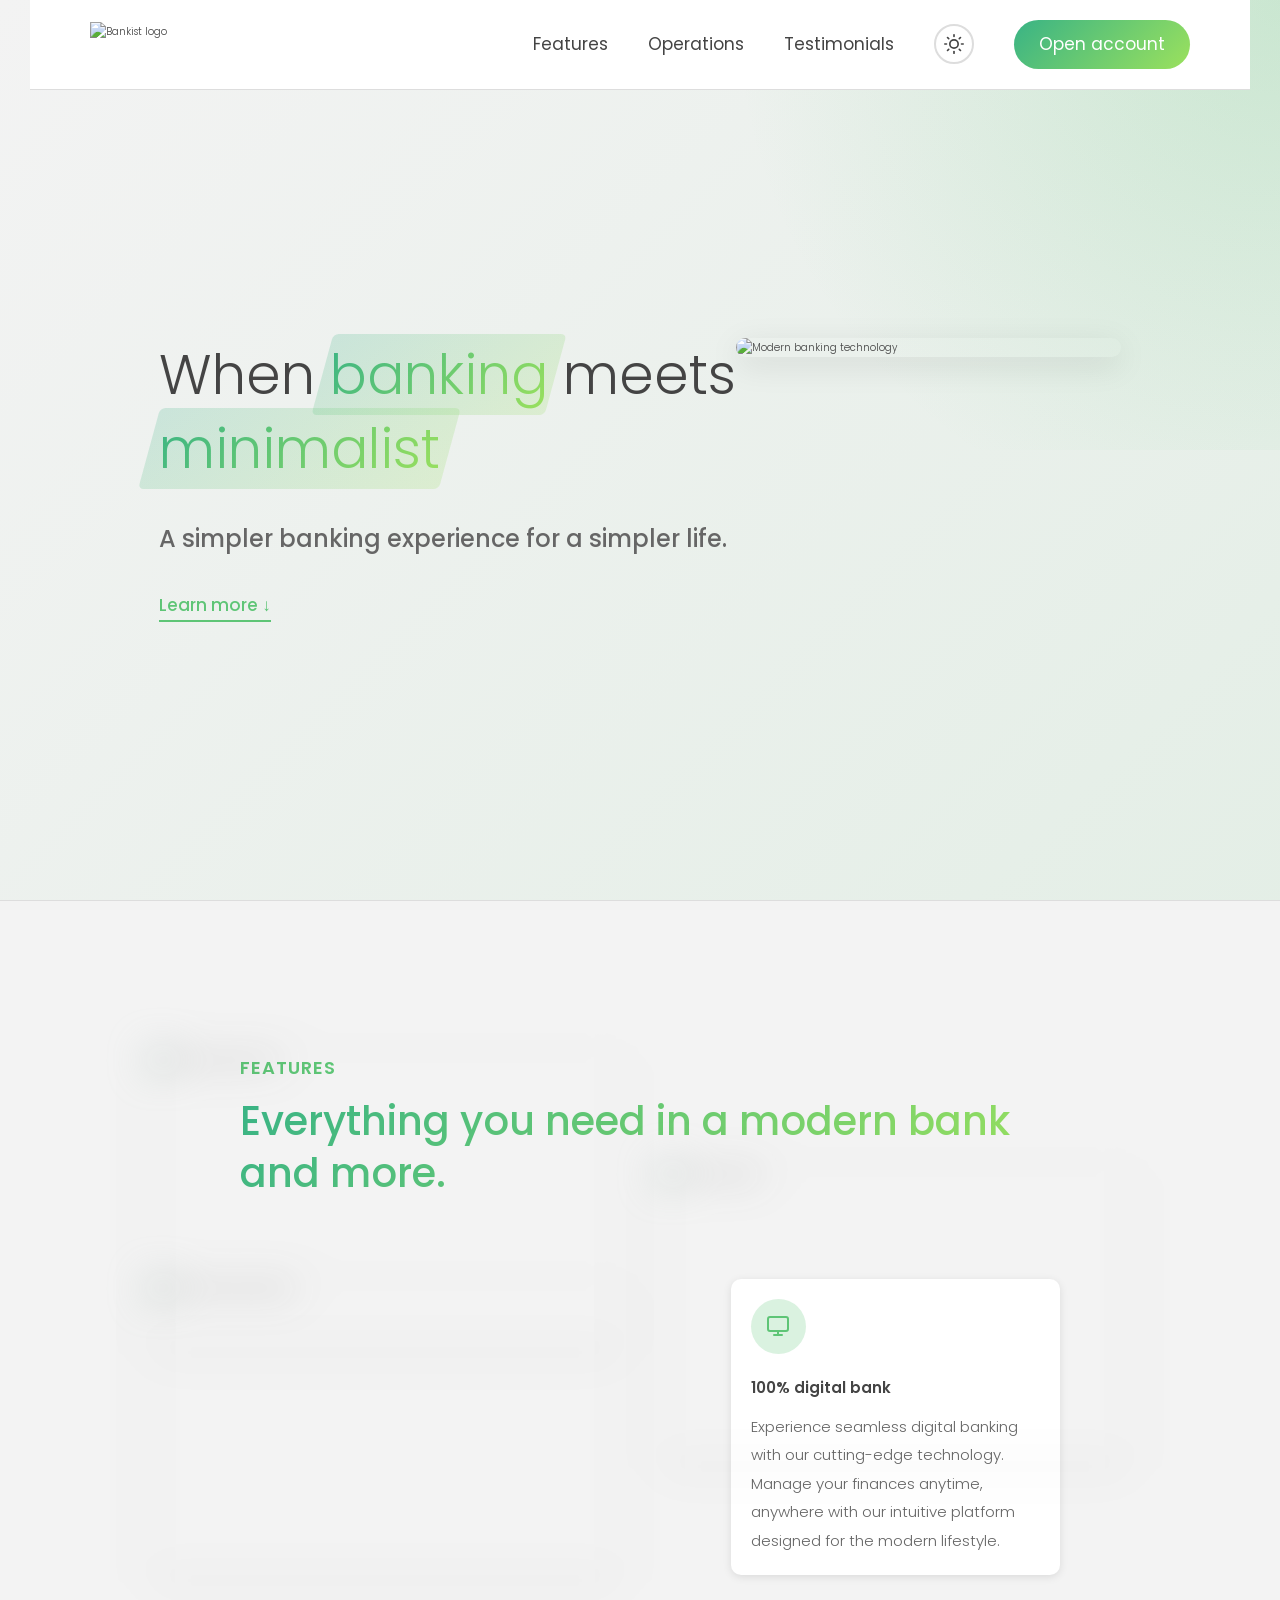
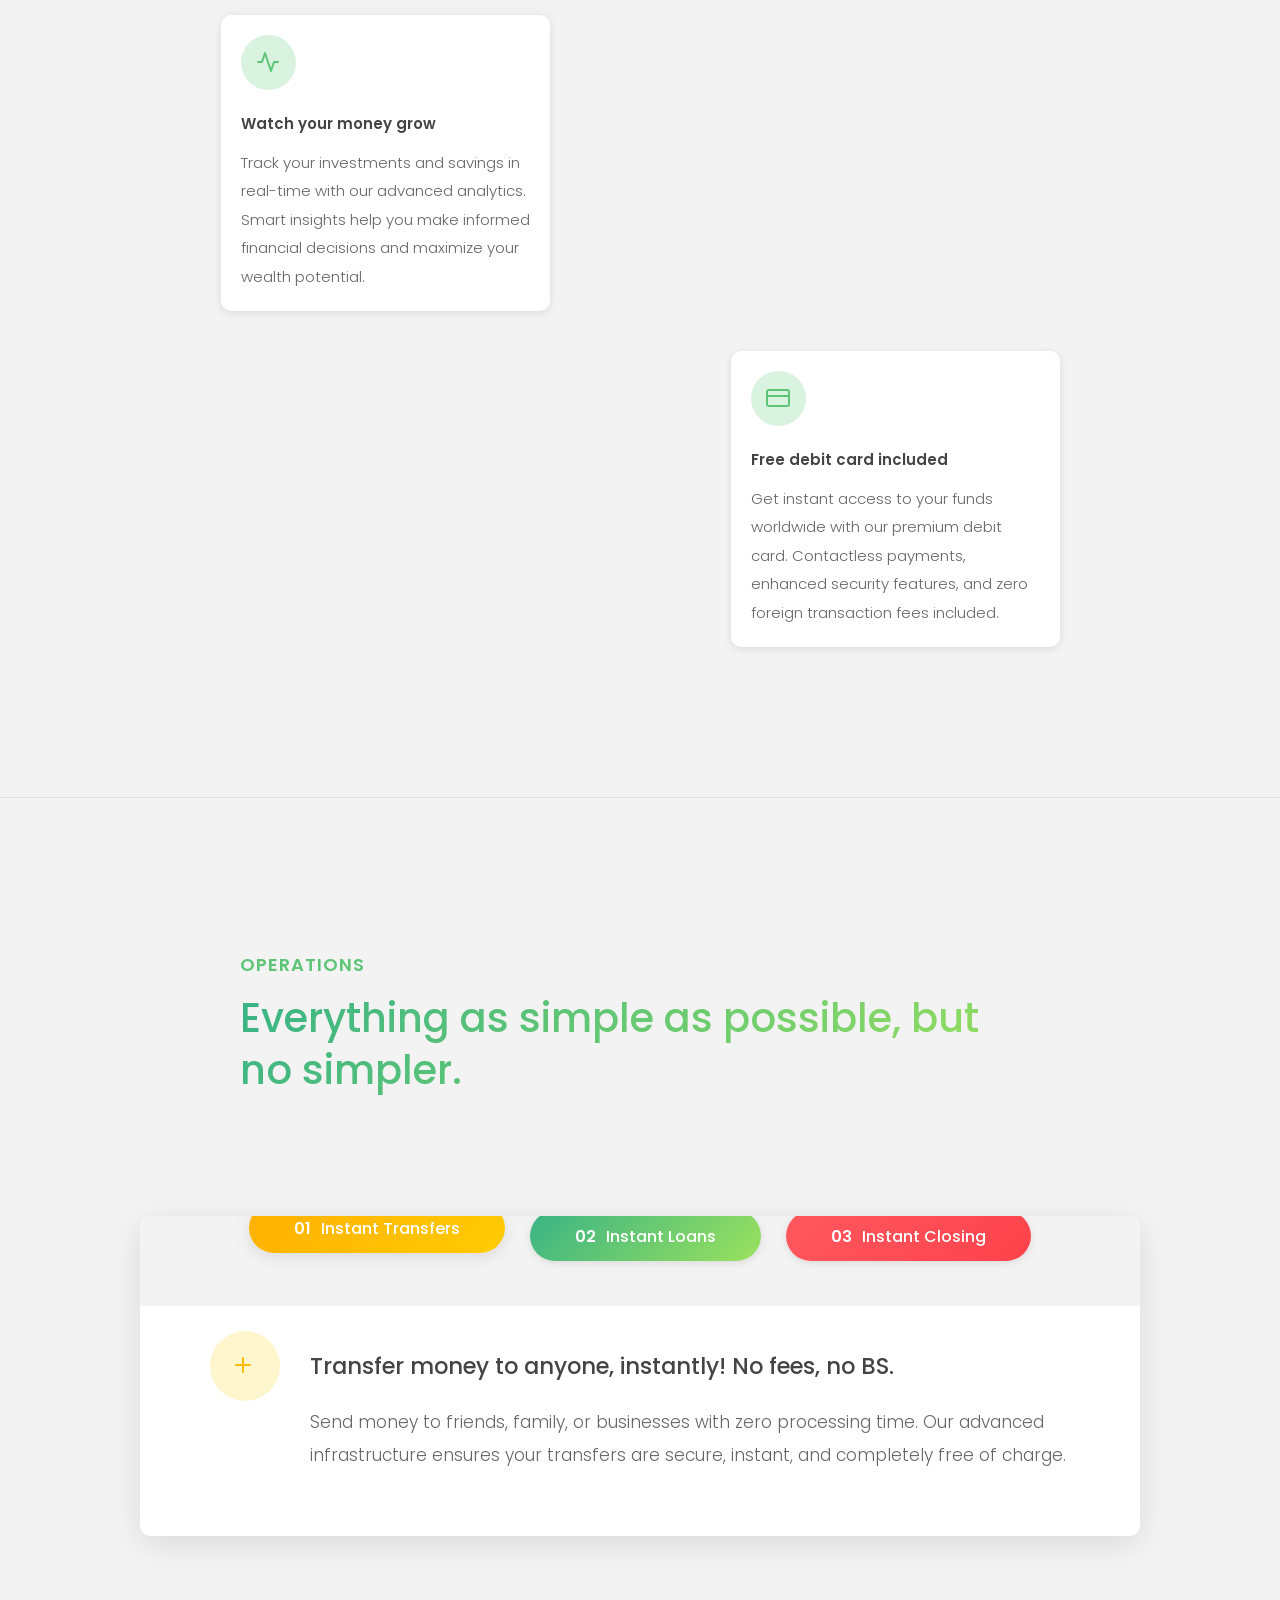
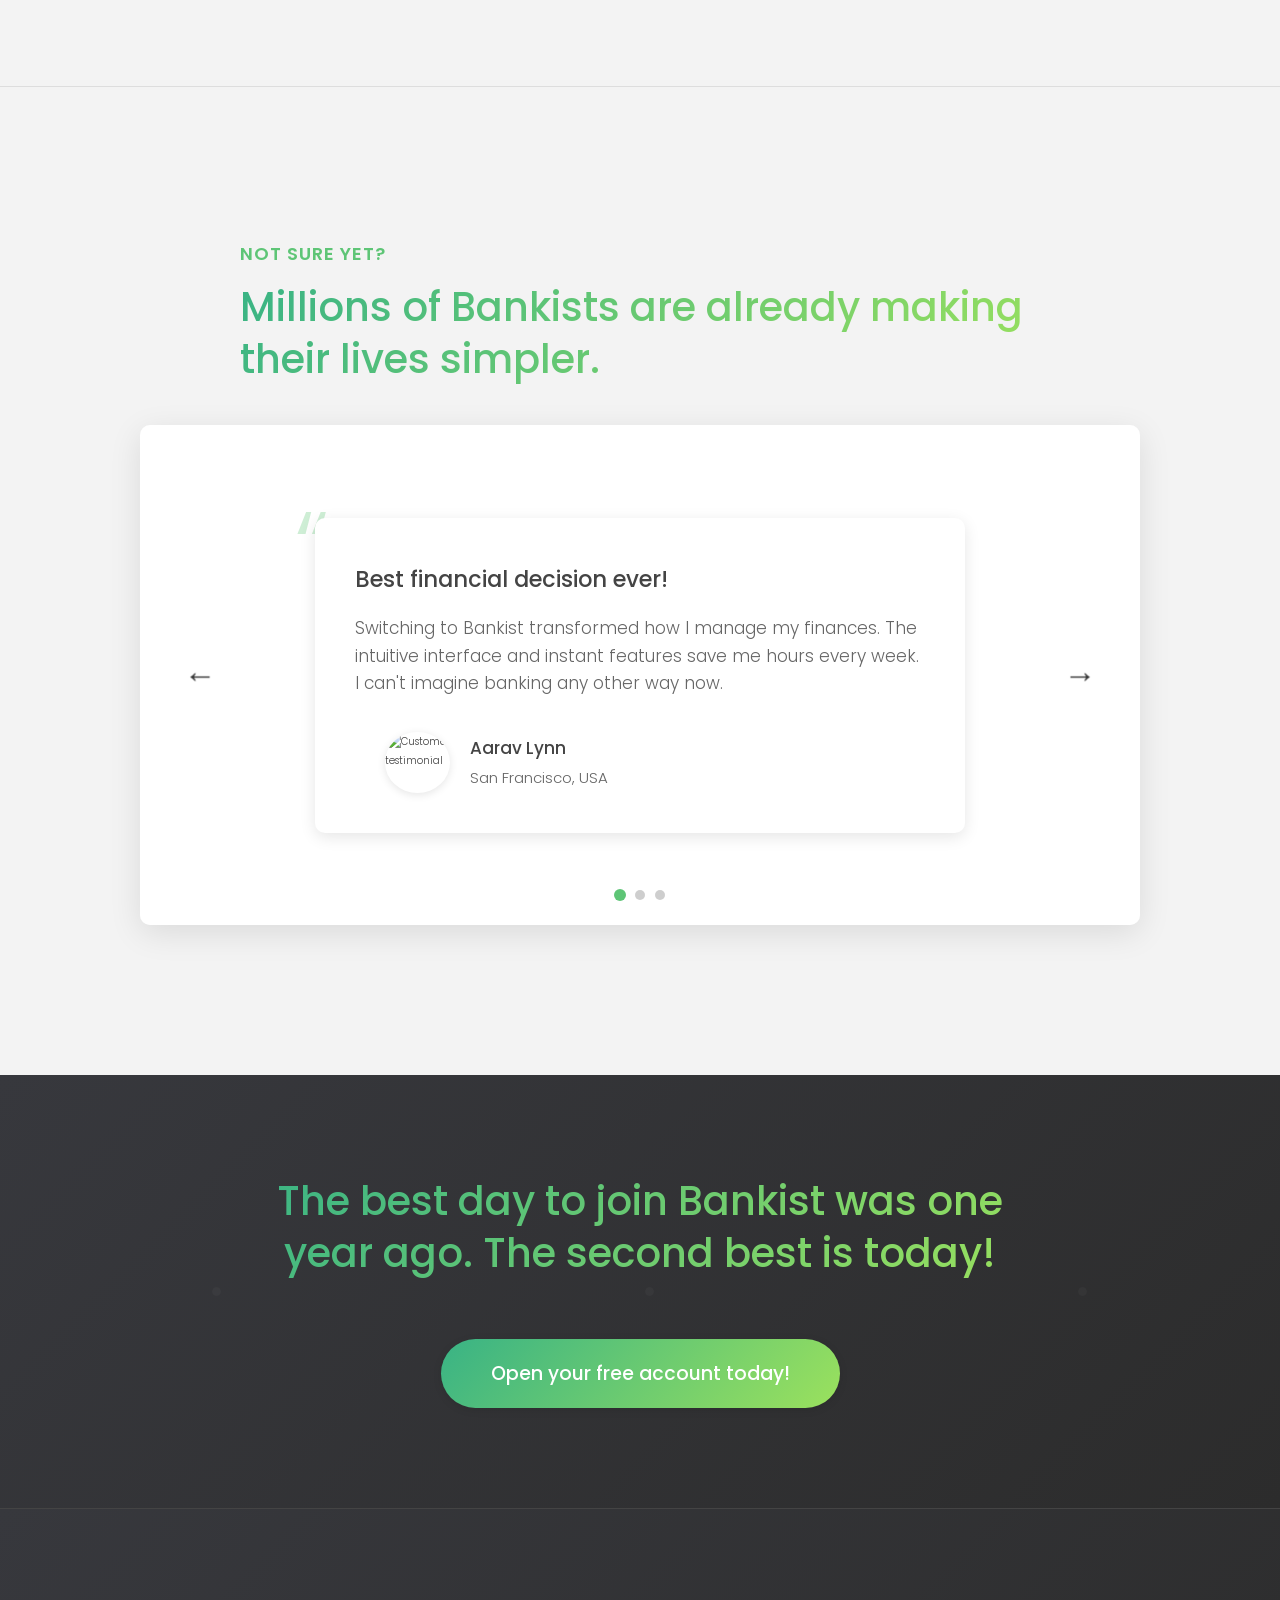
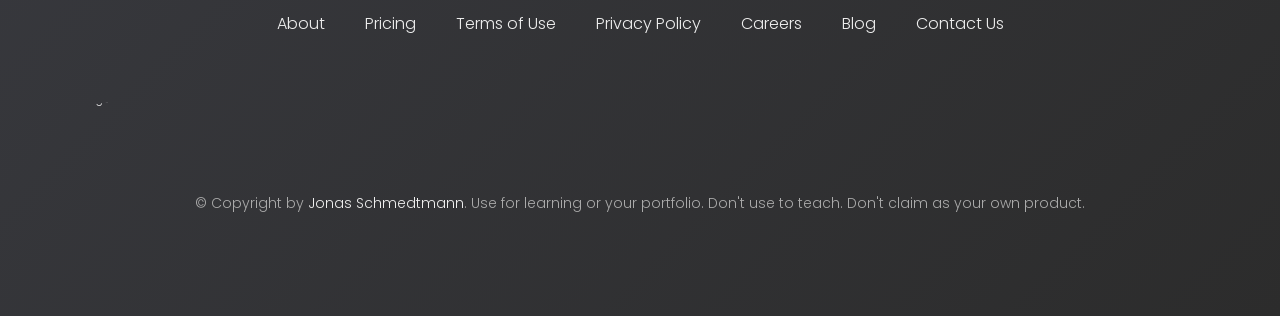
==== index.html @ ee71693d "Add complete Bankist website modernization with theme, animations, and performance Co-authored-by: d" ====
<!DOCTYPE html>
<html lang="en">
  <head>
    <meta charset="UTF-8" />
    <meta name="viewport" content="width=device-width, initial-scale=1.0" />
    <meta http-equiv="X-UA-Compatible" content="ie=edge" />
    <link rel="shortcut icon" type="image/png" href="img/icon.png" />

    <link
      href="https://fonts.googleapis.com/css?family=Poppins:300,400,500,600&display=swap"
      rel="stylesheet"
    />
    <link rel="stylesheet" href="style.css" />
    <title>Bankist | When Banking meets Minimalist</title>
  </head>
  <body>
    <header class="header">
      <nav class="nav nav--modern">
        <img
          src="img/logo.png"
          alt="Bankist logo"
          class="nav__logo"
          id="logo"
        />
        <ul class="nav__links">
          <li class="nav__item">
            <a class="nav__link" href="#section--1">Features</a>
          </li>
          <li class="nav__item">
            <a class="nav__link" href="#section--2">Operations</a>
          </li>
          <li class="nav__item">
            <a class="nav__link" href="#section--3">Testimonials</a>
          </li>
          <li class="nav__item">
            <button class="theme-switcher" id="theme-switcher" aria-label="Toggle theme">
              <svg class="theme-icon theme-icon--sun" width="20" height="20" viewBox="0 0 24 24">
                <circle cx="12" cy="12" r="5"/>
                <line x1="12" y1="1" x2="12" y2="3"/>
                <line x1="12" y1="21" x2="12" y2="23"/>
                <line x1="4.22" y1="4.22" x2="5.64" y2="5.64"/>
                <line x1="18.36" y1="18.36" x2="19.78" y2="19.78"/>
                <line x1="1" y1="12" x2="3" y2="12"/>
                <line x1="21" y1="12" x2="23" y2="12"/>
                <line x1="4.22" y1="19.78" x2="5.64" y2="18.36"/>
                <line x1="18.36" y1="5.64" x2="19.78" y2="4.22"/>
              </svg>
              <svg class="theme-icon theme-icon--moon" width="20" height="20" viewBox="0 0 24 24">
                <path d="M21 12.79A9 9 0 1 1 11.21 3 7 7 0 0 0 21 12.79z"/>
              </svg>
            </button>
          </li>
          <li class="nav__item">
            <a class="nav__link nav__link--btn btn--show-modal" href="#"
              >Open account</a
            >
          </li>
        </ul>
      </nav>

      <div class="header__title">
        <h1 class="animate-in">
          When
          <!-- Green highlight effect -->
          <span class="highlight">banking</span>
          meets<br />
          <span class="highlight">minimalist</span>
        </h1>
        <h4 class="animate-in animate-delay-1">A simpler banking experience for a simpler life.</h4>
        <button class="btn--text btn--scroll-to animate-in animate-delay-2">Learn more &DownArrow;</button>
        <img
          src="https://images.unsplash.com/photo-1556742049-0cfed4f6a45d?w=600&h=400&fit=crop&crop=center"
          class="header__img animate-in animate-delay-3"
          alt="Modern banking technology"
        />
      </div>
    </header>

    <section class="section section--observe" id="section--1">
      <div class="section__title">
        <h2 class="section__description">Features</h2>
        <h3 class="section__header">
          Everything you need in a modern bank and more.
        </h3>
      </div>

      <div class="features">
        <img
          src="https://images.unsplash.com/photo-1551288049-bebda4e38f71?w=500&h=400&fit=crop&crop=center"
          alt="Digital banking interface"
          class="features__img lazy-img"
        />
        <div class="features__feature">
          <div class="features__icon">
            <svg>
              <rect x="2" y="3" width="20" height="14" rx="2" ry="2"/>
              <line x1="8" y1="21" x2="16" y2="21"/>
              <line x1="12" y1="17" x2="12" y2="21"/>
            </svg>
          </div>
          <h5 class="features__header">100% digital bank</h5>
          <p>
            Experience seamless digital banking with our cutting-edge technology. 
            Manage your finances anytime, anywhere with our intuitive platform 
            designed for the modern lifestyle.
          </p>
        </div>

        <div class="features__feature">
          <div class="features__icon">
            <svg>
              <polyline points="22,12 18,12 15,21 9,3 6,12 2,12"/>
            </svg>
          </div>
          <h5 class="features__header">Watch your money grow</h5>
          <p>
            Track your investments and savings in real-time with our advanced 
            analytics. Smart insights help you make informed financial decisions 
            and maximize your wealth potential.
          </p>
        </div>
        <img
          src="https://images.unsplash.com/photo-1579621970563-ebec7560ff3e?w=500&h=400&fit=crop&crop=center"
          alt="Financial growth"
          class="features__img lazy-img"
        />

        <img
          src="https://images.unsplash.com/photo-1556742502-ec7c0e9f34b1?w=500&h=400&fit=crop&crop=center"
          alt="Modern payment card"
          class="features__img lazy-img"
        />
        <div class="features__feature">
          <div class="features__icon">
            <svg>
              <rect x="1" y="4" width="22" height="16" rx="2" ry="2"/>
              <line x1="1" y1="10" x2="23" y2="10"/>
            </svg>
          </div>
          <h5 class="features__header">Free debit card included</h5>
          <p>
            Get instant access to your funds worldwide with our premium debit card. 
            Contactless payments, enhanced security features, and zero foreign 
            transaction fees included.
          </p>
        </div>
      </div>
    </section>

    <section class="section section--observe" id="section--2">
      <div class="section__title">
        <h2 class="section__description">Operations</h2>
        <h3 class="section__header">
          Everything as simple as possible, but no simpler.
        </h3>
      </div>

      <div class="operations">
        <div class="operations__tab-container">
          <button
            class="btn operations__tab operations__tab--1 operations__tab--active"
            data-tab="1"
          >
            <span>01</span>Instant Transfers
          </button>
          <button class="btn operations__tab operations__tab--2" data-tab="2">
            <span>02</span>Instant Loans
          </button>
          <button class="btn operations__tab operations__tab--3" data-tab="3">
            <span>03</span>Instant Closing
          </button>
        </div>
        <div
          class="operations__content operations__content--1 operations__content--active"
        >
          <div class="operations__icon operations__icon--1">
            <svg>
              <line x1="12" y1="5" x2="12" y2="19"/>
              <line x1="5" y1="12" x2="19" y2="12"/>
            </svg>
          </div>
          <h5 class="operations__header">
            Transfer money to anyone, instantly! No fees, no BS.
          </h5>
          <p>
            Send money to friends, family, or businesses with zero processing time. 
            Our advanced infrastructure ensures your transfers are secure, instant, 
            and completely free of charge.
          </p>
        </div>

        <div class="operations__content operations__content--2">
          <div class="operations__icon operations__icon--2">
            <svg>
              <path d="M3 9l9-7 9 7v11a2 2 0 0 1-2 2H5a2 2 0 0 1-2-2z"/>
              <polyline points="9,22 9,12 15,12 15,22"/>
            </svg>
          </div>
          <h5 class="operations__header">
            Buy a home or make your dreams come true, with instant loans.
          </h5>
          <p>
            Get pre-approved for loans in minutes with our AI-powered assessment system. 
            Competitive rates, flexible terms, and transparent processes make achieving 
            your dreams easier than ever.
          </p>
        </div>
        <div class="operations__content operations__content--3">
          <div class="operations__icon operations__icon--3">
            <svg>
              <path d="M18 6L6 18"/>
              <path d="M6 6l12 12"/>
            </svg>
          </div>
          <h5 class="operations__header">
            No longer need your account? No problem! Close it instantly.
          </h5>
          <p>
            Close your account with complete peace of mind. Our streamlined process 
            ensures all your data is securely handled and you receive any remaining 
            funds immediately.
          </p>
        </div>
      </div>
    </section>

    <section class="section section--observe" id="section--3">
      <div class="section__title section__title--testimonials">
        <h2 class="section__description">Not sure yet?</h2>
        <h3 class="section__header">
          Millions of Bankists are already making their lives simpler.
        </h3>
      </div>

      <div class="slider">
        <div class="slide slide--1">
          <div class="testimonial">
            <h5 class="testimonial__header">Best financial decision ever!</h5>
            <blockquote class="testimonial__text">
              Switching to Bankist transformed how I manage my finances. The intuitive 
              interface and instant features save me hours every week. I can't imagine 
              banking any other way now.
            </blockquote>
            <address class="testimonial__author">
              <img src="https://images.unsplash.com/photo-1507003211169-0a1dd7228f2d?w=100&h=100&fit=crop&crop=face" alt="Customer testimonial" class="testimonial__photo" />
              <h6 class="testimonial__name">Aarav Lynn</h6>
              <p class="testimonial__location">San Francisco, USA</p>
            </address>
          </div>
        </div>

        <div class="slide slide--2">
          <div class="testimonial">
            <h5 class="testimonial__header">
              The last step to becoming a complete minimalist
            </h5>
            <blockquote class="testimonial__text">
              Bankist's clean design and powerful features align perfectly with my 
              minimalist lifestyle. Everything I need, nothing I don't. Simple, 
              elegant, and incredibly effective.
            </blockquote>
            <address class="testimonial__author">
              <img src="https://images.unsplash.com/photo-1494790108755-2616b612b830?w=100&h=100&fit=crop&crop=face" alt="Customer testimonial" class="testimonial__photo" />
              <h6 class="testimonial__name">Miyah Miles</h6>
              <p class="testimonial__location">London, UK</p>
            </address>
          </div>
        </div>

        <div class="slide slide--3">
          <div class="testimonial">
            <h5 class="testimonial__header">
              Finally free from old-school banks
            </h5>
            <blockquote class="testimonial__text">
              After years of frustration with traditional banking, Bankist feels 
              like stepping into the future. Fast, reliable, and genuinely customer-focused. 
              This is how banking should be.
            </blockquote>
            <address class="testimonial__author">
              <img src="https://images.unsplash.com/photo-1472099645785-5658abf4ff4e?w=100&h=100&fit=crop&crop=face" alt="Customer testimonial" class="testimonial__photo" />
              <h6 class="testimonial__name">Francisco Gomes</h6>
              <p class="testimonial__location">Lisbon, Portugal</p>
            </address>
          </div>
        </div>

        <button class="slider__btn slider__btn--left">&larr;</button>
        <button class="slider__btn slider__btn--right">&rarr;</button>
        <div class="dots"></div>
      </div>
    </section>

    <section class="section section--sign-up">
      <div class="section__title">
        <h3 class="section__header">
          The best day to join Bankist was one year ago. The second best is
          today!
        </h3>
      </div>
      <button class="btn btn--show-modal pulse-animation">Open your free account today!</button>
    </section>

    <footer class="footer">
      <ul class="footer__nav">
        <li class="footer__item">
          <a class="footer__link" href="#">About</a>
        </li>
        <li class="footer__item">
          <a class="footer__link" href="#">Pricing</a>
        </li>
        <li class="footer__item">
          <a class="footer__link" href="#">Terms of Use</a>
        </li>
        <li class="footer__item">
          <a class="footer__link" href="#">Privacy Policy</a>
        </li>
        <li class="footer__item">
          <a class="footer__link" href="#">Careers</a>
        </li>
        <li class="footer__item">
          <a class="footer__link" href="#">Blog</a>
        </li>
        <li class="footer__item">
          <a class="footer__link" href="#">Contact Us</a>
        </li>
      </ul>
      <img src="https://images.unsplash.com/photo-1633158829585-23ba8f7c8caf?w=100&h=100&fit=crop&crop=center" alt="Bankist Logo" class="footer__logo" />
      <p class="footer__copyright">
        &copy; Copyright by
        <a
          class="footer__link twitter-link"
          target="_blank"
          href="https://twitter.com/jonasschmedtman"
          >Jonas Schmedtmann</a
        >. Use for learning or your portfolio. Don't use to teach. Don't claim
        as your own product.
      </p>
    </footer>

    <div class="modal hidden">
      <button class="btn--close-modal">&times;</button>
      <h2 class="modal__header">
        Open your bank account <br />
        in just <span class="highlight">5 minutes</span>
      </h2>
      <form class="modal__form">
        <label>First Name</label>
        <input type="text" />
        <label>Last Name</label>
        <input type="text" />
        <label>Email Address</label>
        <input type="email" />
        <button class="btn">Next step &rarr;</button>
      </form>
    </div>
    <div class="overlay hidden"></div>

    <script src="script.js"></script>
  </body>
</html>
---- style.css ----
/* ============================================= */
/* CSS CUSTOM PROPERTIES (VARIABLES) */
/* ============================================= */

:root {
  /* == COLORS == */
  --primary-color: #5ec576;
  --secondary-color: #ffcb03;
  --tertiary-color: #ff585f;
  --primary-darker: #4bbb7d;
  --secondary-darker: #ffbb00;
  --tertiary-darker: #fd424b;
  --primary-opacity: #5ec5763a;
  --secondary-opacity: #ffcd0331;
  --tertiary-opacity: #ff58602d;

  /* == THEME COLORS == */
  --bg-color: #f3f3f3;
  --surface-color: #ffffff;
  --text-primary: #444444;
  --text-secondary: #666666;
  --text-light: #aaaaaa;
  --border-color: #dddddd;
  --shadow-color: rgba(0, 0, 0, 0.1);
  --overlay-color: rgba(255, 255, 255, 0.95);

  /* == GRADIENTS == */
  --gradient-primary: linear-gradient(135deg, #39b385, #9be15d);
  --gradient-secondary: linear-gradient(135deg, #ffb003, #ffcb03);
  --gradient-hero: linear-gradient(135deg, var(--primary-color), var(--secondary-color));

  /* == TYPOGRAPHY == */
  --font-family: 'Poppins', sans-serif;
  --font-size-xs: 1.2rem;
  --font-size-sm: 1.4rem;
  --font-size-base: 1.6rem;
  --font-size-lg: 1.8rem;
  --font-size-xl: 2.4rem;
  --font-size-2xl: 3.2rem;
  --font-size-3xl: 4rem;
  --font-size-4xl: 5.5rem;

  /* == SPACING == */
  --spacing-xs: 0.5rem;
  --spacing-sm: 1rem;
  --spacing-md: 2rem;
  --spacing-lg: 3rem;
  --spacing-xl: 4rem;
  --spacing-2xl: 6rem;
  --spacing-3xl: 8rem;
  --spacing-4xl: 12rem;
  --spacing-5xl: 15rem;

  /* == LAYOUT == */
  --border-radius-sm: 0.5rem;
  --border-radius-md: 1rem;
  --border-radius-lg: 10rem;
  --container-width: 115rem;
  --transition-fast: 0.2s ease;
  --transition-normal: 0.3s ease;
  --transition-slow: 0.5s ease;
  --shadow-sm: 0 2px 8px var(--shadow-color);
  --shadow-md: 0 4px 16px var(--shadow-color);
  --shadow-lg: 0 8px 32px var(--shadow-color);
}

/* == DARK THEME VARIABLES == */
[data-theme="dark"] {
  --bg-color: #1a1a1a;
  --surface-color: #2d2d2d;
  --text-primary: #ffffff;
  --text-secondary: #cccccc;
  --text-light: #888888;
  --border-color: #404040;
  --shadow-color: rgba(0, 0, 0, 0.3);
  --overlay-color: rgba(45, 45, 45, 0.95);
  --primary-opacity: #5ec57650;
  --secondary-opacity: #ffcd0350;
  --tertiary-opacity: #ff586050;
}

/* ============================================= */
/* RESET & BASE STYLES */
/* ============================================= */

* {
  margin: 0;
  padding: 0;
  box-sizing: inherit;
}

html {
  font-size: 62.5%;
  box-sizing: border-box;
  scroll-behavior: smooth;
}

body {
  font-family: var(--font-family);
  font-weight: 300;
  color: var(--text-primary);
  line-height: 1.9;
  background-color: var(--bg-color);
  transition: background-color var(--transition-normal), color var(--transition-normal);
}

/* ============================================= */
/* ANIMATIONS & KEYFRAMES */
/* ============================================= */

@keyframes fadeInUp {
  from {
    opacity: 0;
    transform: translateY(30px);
  }
  to {
    opacity: 1;
    transform: translateY(0);
  }
}

@keyframes fadeInLeft {
  from {
    opacity: 0;
    transform: translateX(-30px);
  }
  to {
    opacity: 1;
    transform: translateX(0);
  }
}

@keyframes fadeInRight {
  from {
    opacity: 0;
    transform: translateX(30px);
  }
  to {
    opacity: 1;
    transform: translateX(0);
  }
}

@keyframes pulse {
  0%, 100% {
    transform: scale(1);
  }
  50% {
    transform: scale(1.05);
  }
}

@keyframes float {
  0%, 100% {
    transform: translateY(0px);
  }
  50% {
    transform: translateY(-10px);
  }
}

@keyframes glow {
  0%, 100% {
    box-shadow: 0 0 5px var(--primary-color);
  }
  50% {
    box-shadow: 0 0 20px var(--primary-color), 0 0 30px var(--primary-color);
  }
}

/* == ANIMATION CLASSES == */
.animate-in {
  opacity: 0;
  animation: fadeInUp 0.8s ease forwards;
}

.animate-delay-1 {
  animation-delay: 0.2s;
}

.animate-delay-2 {
  animation-delay: 0.4s;
}

.animate-delay-3 {
  animation-delay: 0.6s;
}

.pulse-animation {
  animation: pulse 2s infinite;
}

.float-animation {
  animation: float 3s ease-in-out infinite;
}

/* ============================================= */
/* THEME SWITCHER */
/* ============================================= */

.theme-switcher {
  background: var(--surface-color);
  border: 2px solid var(--border-color);
  border-radius: 50%;
  width: 40px;
  height: 40px;
  display: flex;
  align-items: center;
  justify-content: center;
  cursor: pointer;
  transition: all var(--transition-normal);
  position: relative;
  overflow: hidden;
}

.theme-switcher:hover {
  background: var(--primary-color);
  border-color: var(--primary-color);
  transform: scale(1.1);
}

.theme-icon {
  stroke: var(--text-primary);
  fill: none;
  stroke-width: 2;
  stroke-linecap: round;
  stroke-linejoin: round;
  transition: all var(--transition-normal);
  position: absolute;
}

.theme-switcher:hover .theme-icon {
  stroke: white;
}

.theme-icon--moon {
  opacity: 0;
  transform: rotate(180deg);
}

[data-theme="dark"] .theme-icon--sun {
  opacity: 0;
  transform: rotate(180deg);
}

[data-theme="dark"] .theme-icon--moon {
  opacity: 1;
  transform: rotate(0deg);
}

/* ============================================= */
/* GENERAL ELEMENTS */
/* ============================================= */

.section {
  padding: var(--spacing-5xl) var(--spacing-lg);
  border-top: 1px solid var(--border-color);
  transition: transform 1s ease, opacity 1s ease;
}

.section--hidden {
  opacity: 0;
  transform: translateY(8rem);
}

.section--observe {
  opacity: 0;
  transform: translateY(50px);
  transition: all 0.8s ease;
}

.section--observe.section--visible {
  opacity: 1;
  transform: translateY(0);
}

.section__title {
  max-width: 80rem;
  margin: 0 auto var(--spacing-3xl) auto;
}

.section__description {
  font-size: var(--font-size-lg);
  font-weight: 600;
  text-transform: uppercase;
  color: var(--primary-color);
  margin-bottom: var(--spacing-sm);
  letter-spacing: 1px;
}

.section__header {
  font-size: var(--font-size-3xl);
  line-height: 1.3;
  font-weight: 500;
  background: var(--gradient-primary);
  -webkit-background-clip: text;
  -webkit-text-fill-color: transparent;
  background-clip: text;
}

.btn {
  display: inline-block;
  background: var(--gradient-primary);
  font-size: var(--font-size-base);
  font-family: inherit;
  font-weight: 500;
  border: none;
  padding: 1.25rem 4.5rem;
  border-radius: var(--border-radius-lg);
  cursor: pointer;
  transition: all var(--transition-normal);
  color: white;
  box-shadow: var(--shadow-sm);
  position: relative;
  overflow: hidden;
}

.btn::before {
  content: '';
  position: absolute;
  top: 0;
  left: -100%;
  width: 100%;
  height: 100%;
  background: linear-gradient(90deg, transparent, rgba(255,255,255,0.3), transparent);
  transition: left 0.5s ease;
}

.btn:hover::before {
  left: 100%;
}

.btn:hover {
  transform: translateY(-2px);
  box-shadow: var(--shadow-md);
}

.btn--text {
  display: inline-block;
  background: none;
  font-size: 1.7rem;
  font-family: inherit;
  font-weight: 500;
  color: var(--primary-color);
  border: none;
  border-bottom: 2px solid currentColor;
  padding-bottom: 2px;
  cursor: pointer;
  transition: all var(--transition-normal);
  position: relative;
}

.btn--text:hover {
  transform: translateY(-2px);
  color: var(--primary-darker);
}

p {
  color: var(--text-secondary);
}

button:focus {
  outline: 2px solid var(--primary-color);
  outline-offset: 2px;
}

img {
  transition: filter var(--transition-slow), transform var(--transition-normal);
}

.lazy-img {
  filter: blur(20px);
}

/* ============================================= */
/* NAVIGATION */
/* ============================================= */

.nav {
  display: flex;
  justify-content: space-between;
  align-items: center;
  height: 9rem;
  width: 100%;
  padding: 0 var(--spacing-2xl);
  z-index: 100;
  background: var(--surface-color);
  transition: all var(--transition-normal);
}

.nav--modern {
  backdrop-filter: blur(10px);
  border-bottom: 1px solid var(--border-color);
}

.nav.sticky {
  position: fixed;
  background-color: var(--overlay-color);
  backdrop-filter: blur(10px);
  box-shadow: var(--shadow-sm);
}

.nav__logo {
  height: 4.5rem;
  transition: all var(--transition-normal);
}

.nav__logo:hover {
  transform: scale(1.05);
}

.nav__links {
  display: flex;
  align-items: center;
  list-style: none;
  gap: var(--spacing-xl);
}

.nav__item {
  position: relative;
}

.nav__link:link,
.nav__link:visited {
  font-size: 1.7rem;
  font-weight: 400;
  color: inherit;
  text-decoration: none;
  display: block;
  transition: all var(--transition-normal);
  position: relative;
}

.nav__link:hover {
  color: var(--primary-color);
  transform: translateY(-2px);
}

.nav__link::after {
  content: '';
  position: absolute;
  bottom: -5px;
  left: 0;
  width: 0;
  height: 2px;
  background: var(--gradient-primary);
  transition: width var(--transition-normal);
}

.nav__link:hover::after {
  width: 100%;
}

.nav__link--btn:link,
.nav__link--btn:visited {
  padding: 0.8rem 2.5rem;
  border-radius: 3rem;
  background: var(--gradient-primary);
  color: white;
}

.nav__link--btn::after {
  display: none;
}

.nav__link--btn:hover {
  color: white;
  transform: translateY(-2px);
  box-shadow: var(--shadow-md);
}

/* ============================================= */
/* HEADER */
/* ============================================= */

.header {
  padding: 0 var(--spacing-lg);
  height: 100vh;
  display: flex;
  flex-direction: column;
  align-items: center;
  background: linear-gradient(135deg, var(--bg-color) 0%, rgba(94, 197, 118, 0.1) 100%);
  position: relative;
  overflow: hidden;
}

.header::before {
  content: '';
  position: absolute;
  top: -50%;
  right: -50%;
  width: 100%;
  height: 100%;
  background: radial-gradient(circle, var(--primary-opacity) 0%, transparent 70%);
  animation: float 6s ease-in-out infinite;
}

.header__title {
  flex: 1;
  max-width: var(--container-width);
  display: grid;
  grid-template-columns: 3fr 2fr;
  row-gap: var(--spacing-lg);
  align-content: center;
  justify-content: center;
  align-items: start;
  justify-items: start;
  position: relative;
  z-index: 1;
}

h1 {
  font-size: var(--font-size-4xl);
  line-height: 1.35;
  font-weight: 300;
}

h4 {
  font-size: var(--font-size-xl);
  font-weight: 500;
  color: var(--text-secondary);
}

.header__img {
  width: 100%;
  grid-column: 2 / 3;
  grid-row: 1 / span 4;
  transform: translateY(-6rem);
  border-radius: var(--border-radius-md);
  box-shadow: var(--shadow-lg);
  transition: transform var(--transition-slow);
}

.header__img:hover {
  transform: translateY(-6rem) scale(1.02);
}

.highlight {
  position: relative;
  background: var(--gradient-primary);
  -webkit-background-clip: text;
  -webkit-text-fill-color: transparent;
  background-clip: text;
}

.highlight::after {
  display: block;
  content: '';
  position: absolute;
  bottom: 0;
  left: 0;
  height: 100%;
  width: 100%;
  z-index: -1;
  opacity: 0.2;
  transform: scale(1.07, 1.05) skewX(-15deg);
  background: var(--gradient-primary);
  border-radius: var(--border-radius-sm);
}

/* ============================================= */
/* FEATURES */
/* ============================================= */

.features {
  display: grid;
  grid-template-columns: 1fr 1fr;
  gap: var(--spacing-xl);
  margin: 0 var(--spacing-4xl);
}

.features__img {
  width: 100%;
  border-radius: var(--border-radius-md);
  box-shadow: var(--shadow-md);
  transition: transform var(--transition-normal);
}

.features__img:hover {
  transform: scale(1.03) rotate(1deg);
}

.features__feature {
  align-self: center;
  justify-self: center;
  width: 70%;
  font-size: 1.5rem;
  padding: var(--spacing-md);
  background: var(--surface-color);
  border-radius: var(--border-radius-md);
  box-shadow: var(--shadow-sm);
  transition: transform var(--transition-normal);
}

.features__feature:hover {
  transform: translateY(-5px);
  box-shadow: var(--shadow-md);
}

.features__icon {
  display: flex;
  align-items: center;
  justify-content: center;
  background: var(--primary-opacity);
  height: 5.5rem;
  width: 5.5rem;
  border-radius: 50%;
  margin-bottom: var(--spacing-md);
  transition: all var(--transition-normal);
}

.features__icon:hover {
  background: var(--primary-color);
  animation: glow 2s infinite;
}

.features__icon svg {
  height: 2.5rem;
  width: 2.5rem;
  stroke: var(--primary-color);
  fill: none;
  stroke-width: 2;
  stroke-linecap: round;
  stroke-linejoin: round;
  transition: stroke var(--transition-normal);
}

.features__icon:hover svg {
  stroke: white;
}

.features__header {
  font-size: var(--font-size-md);
  margin-bottom: var(--spacing-sm);
  font-weight: 600;
  color: var(--text-primary);
}

/* ============================================= */
/* OPERATIONS */
/* ============================================= */

.operations {
  max-width: 100rem;
  margin: var(--spacing-4xl) auto 0 auto;
  background: var(--surface-color);
  border-radius: var(--border-radius-md);
  box-shadow: var(--shadow-lg);
  overflow: hidden;
}

.operations__tab-container {
  display: flex;
  justify-content: center;
  background: var(--bg-color);
  padding: var(--spacing-md);
}

.operations__tab {
  margin-right: 2.5rem;
  transform: translateY(-50%);
  border-radius: var(--border-radius-lg);
  transition: all var(--transition-normal);
}

.operations__tab:hover {
  transform: translateY(-60%);
}

.operations__tab span {
  margin-right: var(--spacing-sm);
  font-weight: 600;
  display: inline-block;
}

.operations__tab--1 {
  background: var(--gradient-secondary);
}

.operations__tab--3 {
  background: linear-gradient(135deg, var(--tertiary-color), var(--tertiary-darker));
  margin: 0;
}

.operations__tab--active {
  transform: translateY(-66%);
  box-shadow: var(--shadow-md);
}

.operations__content {
  display: none;
  font-size: 1.7rem;
  padding: 2.5rem 7rem 6.5rem 7rem;
  animation: fadeInUp 0.5s ease;
}

.operations__content--active {
  display: grid;
  grid-template-columns: 7rem 1fr;
  column-gap: var(--spacing-lg);
  row-gap: 0.5rem;
}

.operations__header {
  font-size: 2.25rem;
  font-weight: 500;
  align-self: center;
  color: var(--text-primary);
}

.operations__icon {
  display: flex;
  align-items: center;
  justify-content: center;
  height: 7rem;
  width: 7rem;
  border-radius: 50%;
  transition: transform var(--transition-normal);
}

.operations__icon:hover {
  transform: scale(1.1);
}

.operations__icon svg {
  height: 2.75rem;
  width: 2.75rem;
  stroke-width: 2;
  stroke-linecap: round;
  stroke-linejoin: round;
  fill: none;
}

.operations__content p {
  grid-column: 2;
  color: var(--text-secondary);
}

.operations__icon--1 {
  background: var(--secondary-opacity);
}
.operations__icon--2 {
  background: var(--primary-opacity);
}
.operations__icon--3 {
  background: var(--tertiary-opacity);
}
.operations__icon--1 svg {
  stroke: var(--secondary-darker);
}
.operations__icon--2 svg {
  stroke: var(--primary-color);
}
.operations__icon--3 svg {
  stroke: var(--tertiary-color);
}

/* ============================================= */
/* SLIDER */
/* ============================================= */

.slider {
  max-width: 100rem;
  height: 50rem;
  margin: 0 auto;
  position: relative;
  overflow: hidden;
  border-radius: var(--border-radius-md);
  box-shadow: var(--shadow-lg);
}

.slide {
  position: absolute;
  top: 0;
  width: 100%;
  height: 50rem;
  display: flex;
  align-items: center;
  justify-content: center;
  transition: transform 1s ease;
  background: var(--surface-color);
}

.slide > img {
  width: 100%;
  height: 100%;
  object-fit: cover;
}

.slider__btn {
  position: absolute;
  top: 50%;
  z-index: 10;
  border: none;
  background: rgba(255, 255, 255, 0.9);
  font-family: inherit;
  color: #333;
  border-radius: 50%;
  height: 5.5rem;
  width: 5.5rem;
  font-size: 3.25rem;
  cursor: pointer;
  transition: all var(--transition-normal);
  backdrop-filter: blur(5px);
}

.slider__btn:hover {
  background: var(--primary-color);
  color: white;
  transform: scale(1.1);
}

.slider__btn--left {
  left: 6%;
  transform: translate(-50%, -50%);
}

.slider__btn--right {
  right: 6%;
  transform: translate(50%, -50%);
}

.dots {
  position: absolute;
  bottom: 5%;
  left: 50%;
  transform: translateX(-50%);
  display: flex;
  gap: var(--spacing-sm);
}

.dots__dot {
  border: none;
  background-color: #b9b9b9;
  opacity: 0.7;
  height: 1rem;
  width: 1rem;
  border-radius: 50%;
  cursor: pointer;
  transition: all var(--transition-normal);
}

.dots__dot:hover {
  background-color: var(--primary-color);
  transform: scale(1.3);
}

.dots__dot--active {
  background-color: var(--primary-color);
  opacity: 1;
  transform: scale(1.2);
}

/* ============================================= */
/* TESTIMONIALS */
/* ============================================= */

.testimonial {
  width: 65%;
  position: relative;
  background: var(--surface-color);
  padding: var(--spacing-xl);
  border-radius: var(--border-radius-md);
  box-shadow: var(--shadow-md);
}

.testimonial::before {
  content: '\201C';
  position: absolute;
  top: -2rem;
  left: -2rem;
  line-height: 1;
  font-size: 10rem;
  font-family: inherit;
  color: var(--primary-color);
  z-index: -1;
  opacity: 0.3;
}

.testimonial__header {
  font-size: 2.25rem;
  font-weight: 500;
  margin-bottom: 1.5rem;
  color: var(--text-primary);
}

.testimonial__text {
  font-size: 1.7rem;
  margin-bottom: 3.5rem;
  color: var(--text-secondary);
  line-height: 1.6;
}

.testimonial__author {
  margin-left: var(--spacing-lg);
  font-style: normal;
  display: grid;
  grid-template-columns: 6.5rem 1fr;
  column-gap: var(--spacing-md);
}

.testimonial__photo {
  grid-row: 1 / span 2;
  width: 6.5rem;
  border-radius: 50%;
  box-shadow: var(--shadow-sm);
  transition: transform var(--transition-normal);
}

.testimonial__photo:hover {
  transform: scale(1.1);
}

.testimonial__name {
  font-size: 1.7rem;
  font-weight: 500;
  align-self: end;
  margin: 0;
  color: var(--text-primary);
}

.testimonial__location {
  font-size: 1.5rem;
  color: var(--text-secondary);
}

.section__title--testimonials {
  margin-bottom: var(--spacing-xl);
}

/* ============================================= */
/* SIGNUP */
/* ============================================= */

.section--sign-up {
  background: linear-gradient(135deg, #37383d 0%, #2c2c2c 100%);
  border-top: none;
  border-bottom: 1px solid #444;
  text-align: center;
  padding: 10rem var(--spacing-lg);
  position: relative;
  overflow: hidden;
}

.section--sign-up::before {
  content: '';
  position: absolute;
  top: 0;
  left: 0;
  right: 0;
  bottom: 0;
  background: url('data:image/svg+xml,<svg xmlns="http://www.w3.org/2000/svg" viewBox="0 0 100 100"><defs><pattern id="grain" width="100" height="100" patternUnits="userSpaceOnUse"><circle cx="50" cy="50" r="1" fill="%23ffffff" opacity="0.1"/></pattern></defs><rect width="100" height="100" fill="url(%23grain)"/></svg>');
  opacity: 0.3;
}

.section--sign-up .section__header {
  color: #fff;
  text-align: center;
  position: relative;
  z-index: 1;
}

.section--sign-up .section__title {
  margin-bottom: var(--spacing-2xl);
  position: relative;
  z-index: 1;
}

.section--sign-up .btn {
  font-size: 1.9rem;
  padding: var(--spacing-md) 5rem;
  position: relative;
  z-index: 1;
}

/* ============================================= */
/* FOOTER */
/* ============================================= */

.footer {
  padding: 10rem var(--spacing-lg);
  background: linear-gradient(135deg, #37383d 0%, #2c2c2c 100%);
  color: #eee;
}

.footer__nav {
  list-style: none;
  display: flex;
  justify-content: center;
  margin-bottom: 5rem;
  flex-wrap: wrap;
  gap: var(--spacing-xl);
}

.footer__link {
  font-size: var(--font-size-base);
  color: #eee;
  text-decoration: none;
  transition: all var(--transition-normal);
  position: relative;
}

.footer__link:hover {
  color: var(--primary-color);
  transform: translateY(-2px);
}

.footer__link::after {
  content: '';
  position: absolute;
  bottom: -3px;
  left: 0;
  width: 0;
  height: 2px;
  background: var(--primary-color);
  transition: width var(--transition-normal);
}

.footer__link:hover::after {
  width: 100%;
}

.footer__logo {
  height: 5rem;
  display: block;
  margin: 0 auto;
  margin-bottom: 5rem;
  border-radius: 50%;
  transition: transform var(--transition-normal);
}

.footer__logo:hover {
  transform: scale(1.1) rotate(5deg);
}

.footer__copyright {
  font-size: var(--font-size-sm);
  color: var(--text-light);
  text-align: center;
}

.footer__copyright .footer__link {
  font-size: var(--font-size-sm);
}

/* ============================================= */
/* MODAL WINDOW */
/* ============================================= */

.modal {
  position: fixed;
  top: 50%;
  left: 50%;
  transform: translate(-50%, -50%);
  max-width: 60rem;
  background: var(--surface-color);
  padding: 5rem 6rem;
  box-shadow: var(--shadow-lg);
  z-index: 1000;
  transition: all var(--transition-slow);
  border-radius: var(--border-radius-md);
  border: 1px solid var(--border-color);
}

.overlay {
  position: fixed;
  top: 0;
  left: 0;
  width: 100%;
  height: 100%;
  background-color: rgba(0, 0, 0, 0.6);
  backdrop-filter: blur(8px);
  z-index: 100;
  transition: all var(--transition-slow);
}

.modal__header {
  font-size: 3.25rem;
  margin-bottom: 4.5rem;
  line-height: 1.5;
  color: var(--text-primary);
}

.modal__form {
  margin: 0 var(--spacing-lg);
  display: grid;
  grid-template-columns: 1fr 2fr;
  align-items: center;
  gap: 2.5rem;
}

.modal__form label {
  font-size: 1.7rem;
  font-weight: 500;
  color: var(--text-primary);
}

.modal__form input {
  font-size: 1.7rem;
  padding: var(--spacing-sm) 1.5rem;
  border: 2px solid var(--border-color);
  border-radius: var(--border-radius-sm);
  background: var(--surface-color);
  color: var(--text-primary);
  transition: all var(--transition-normal);
}

.modal__form input:focus {
  outline: none;
  border-color: var(--primary-color);
  box-shadow: 0 0 0 3px var(--primary-opacity);
}

.modal__form button {
  grid-column: 1 / span 2;
  justify-self: center;
  margin-top: var(--spacing-sm);
}

.btn--close-modal {
  font-family: inherit;
  color: var(--text-secondary);
  position: absolute;
  top: 0.5rem;
  right: 2rem;
  font-size: 4rem;
  cursor: pointer;
  border: none;
  background: none;
  transition: all var(--transition-normal);
}

.btn--close-modal:hover {
  color: var(--tertiary-color);
  transform: scale(1.1);
}

.hidden {
  visibility: hidden;
  opacity: 0;
}

/* ============================================= */
/* RESPONSIVE DESIGN */
/* ============================================= */

@media (max-width: 1200px) {
  .features {
    margin: 0 var(--spacing-2xl);
  }
}

@media (max-width: 768px) {
  html {
    font-size: 56.25%;
  }
  
  .nav {
    padding: 0 var(--spacing-md);
  }
  
  .nav__links {
    gap: var(--spacing-md);
  }
  
  .header__title {
    grid-template-columns: 1fr;
    text-align: center;
  }
  
  .header__img {
    grid-column: 1;
    grid-row: auto;
    transform: translateY(0);
    margin-top: var(--spacing-xl);
  }
  
  .features {
    grid-template-columns: 1fr;
    margin: 0 var(--spacing-md);
  }
  
  .section {
    padding: var(--spacing-3xl) var(--spacing-md);
  }
}

@media (max-width: 480px) {
  html {
    font-size: 50%;
  }
  
  .nav__links {
    flex-direction: column;
    gap: var(--spacing-sm);
  }
  
  .theme-switcher {
    order: -1;
  }
}
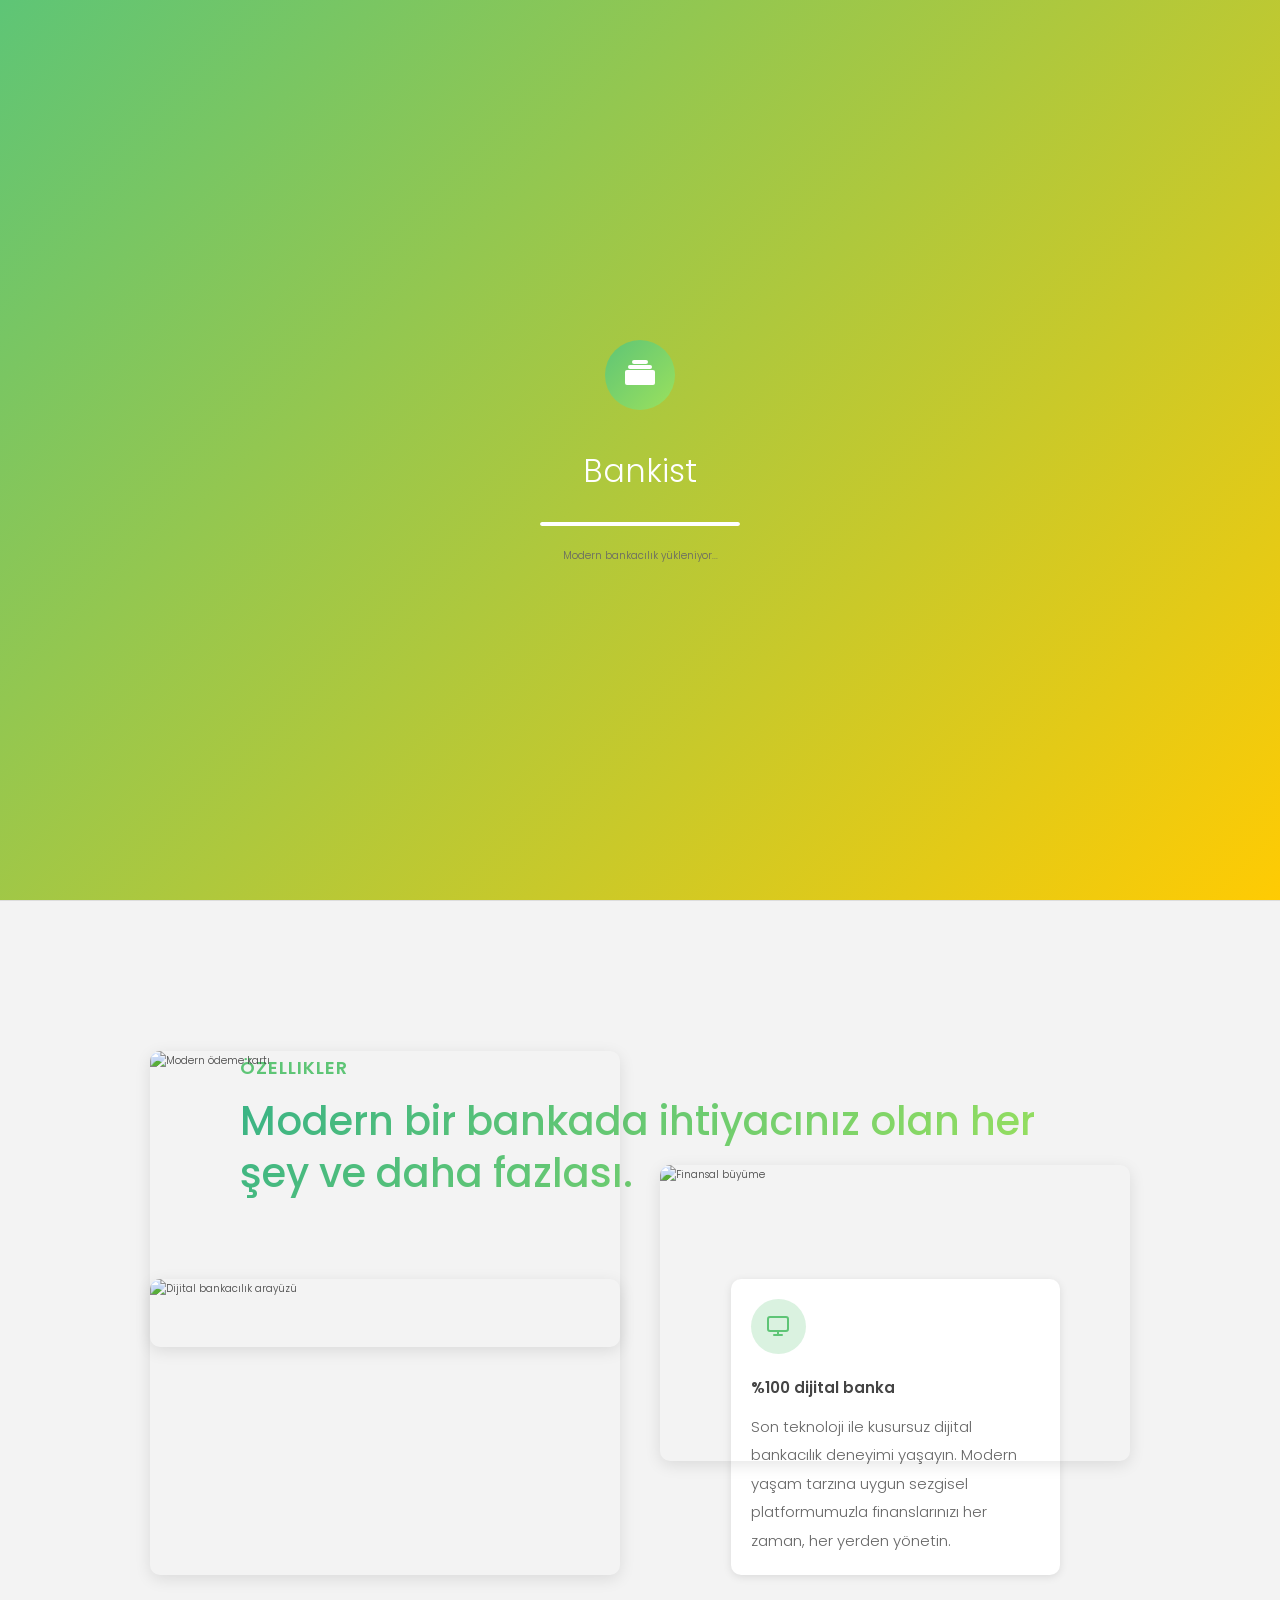
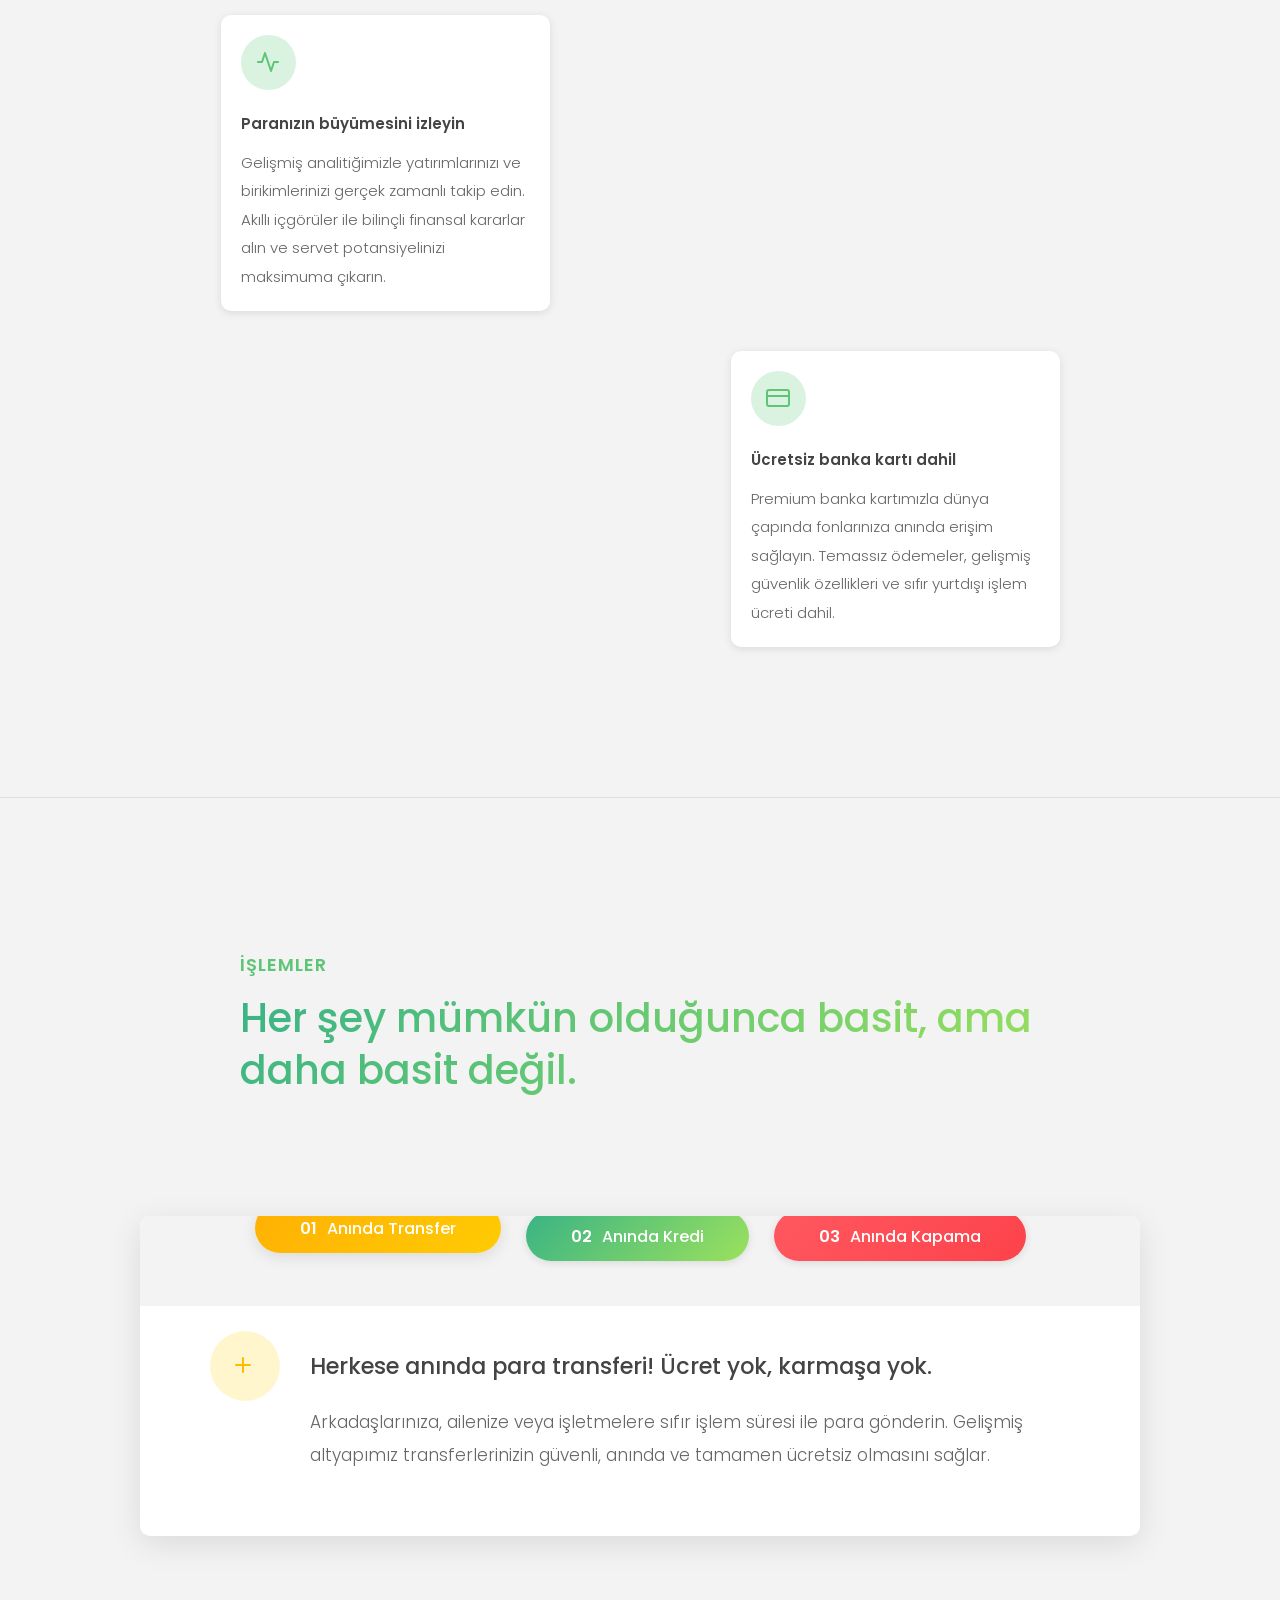
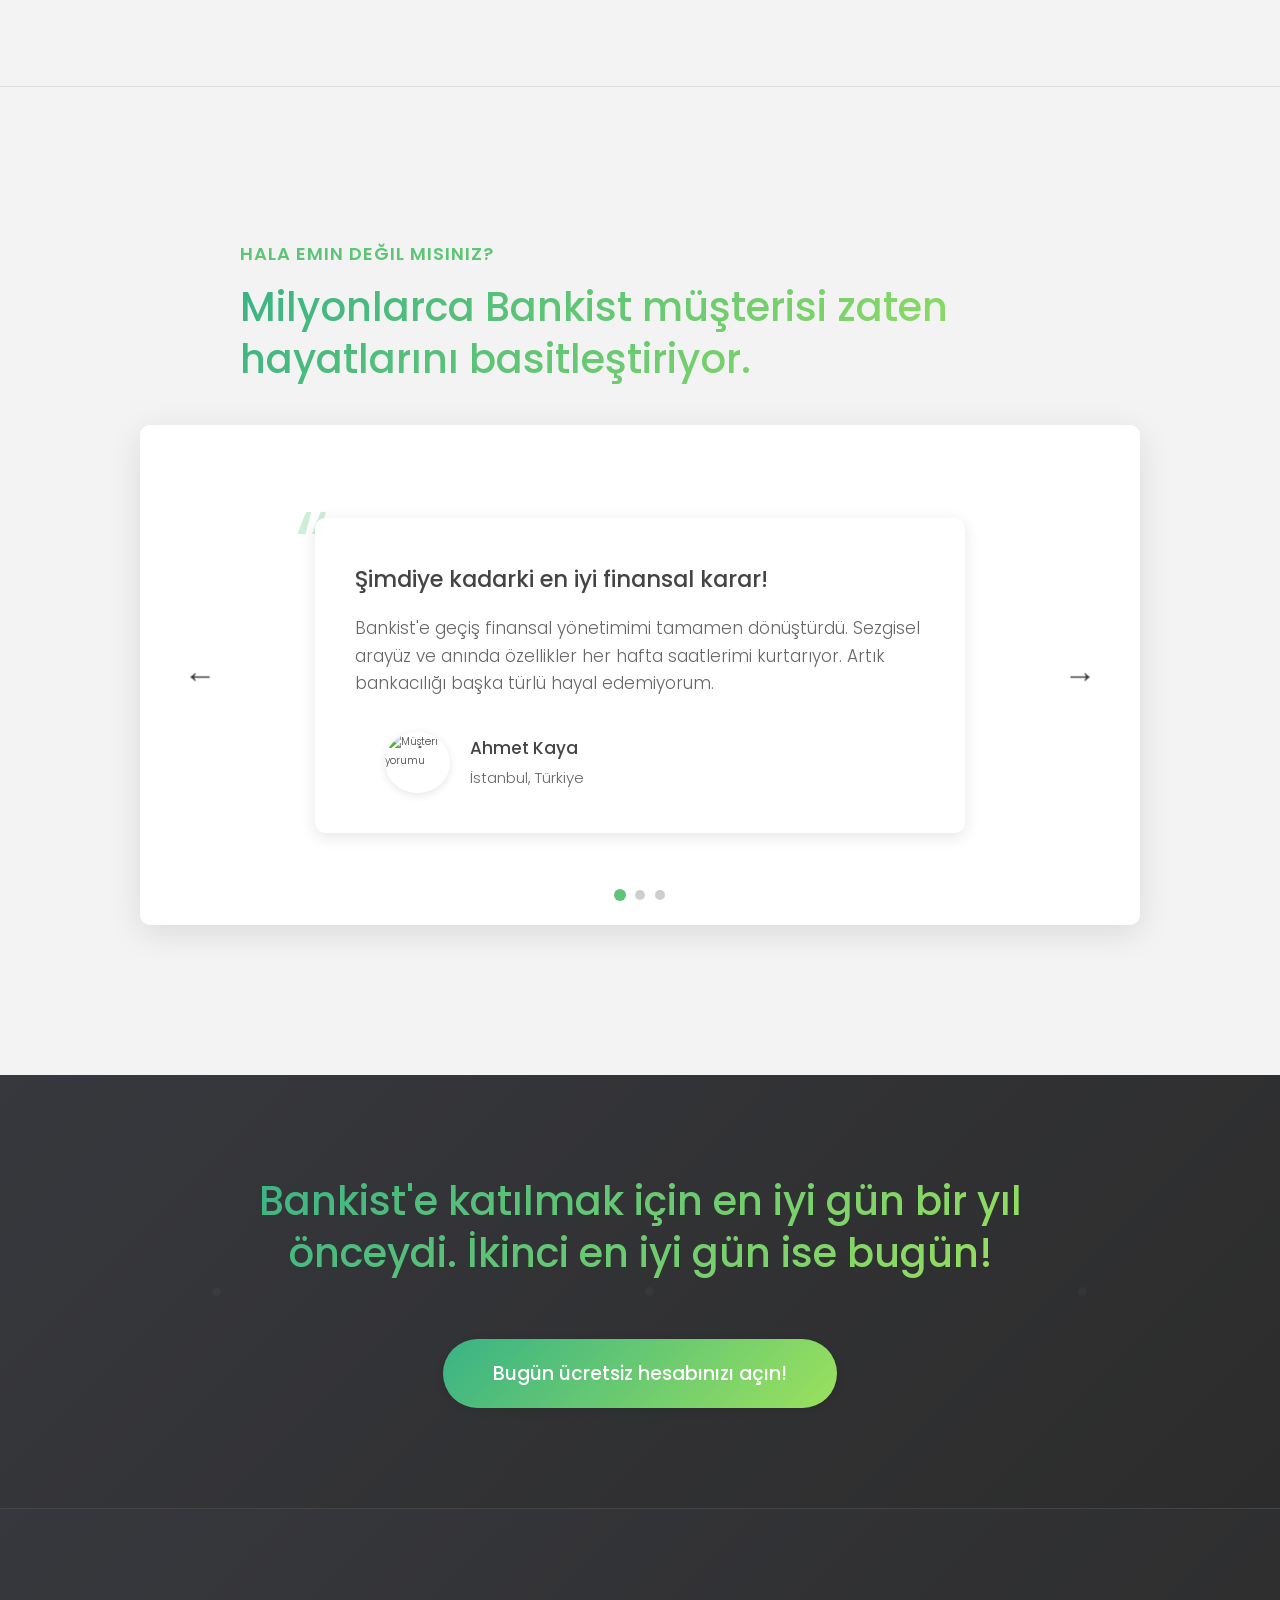
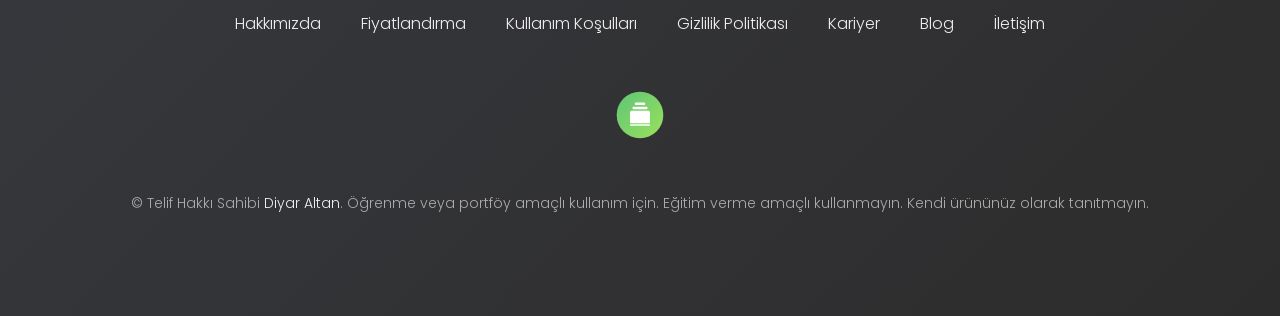
==== commit ae4f4699: "Checkpoint before follow-up message" ====
--- a/index.html
+++ b/index.html
@@ -11,26 +11,63 @@
       rel="stylesheet"
     />
     <link rel="stylesheet" href="style.css" />
-    <title>Bankist | When Banking meets Minimalist</title>
+    <title>Bankist | Modern Bankacılık Deneyimi</title>
   </head>
   <body>
+    <!-- Loading Screen -->
+    <div class="loading-screen" id="loadingScreen">
+      <div class="loading-content">
+        <div class="loading-logo">
+          <svg xmlns="http://www.w3.org/2000/svg" width="80" height="80" viewBox="0 0 80 80">
+            <defs>
+              <linearGradient id="loadingGradient" x1="0%" y1="0%" x2="100%" y2="100%">
+                <stop offset="0%" style="stop-color:#5ec576;stop-opacity:1" />
+                <stop offset="100%" style="stop-color:#9be15d;stop-opacity:1" />
+              </linearGradient>
+            </defs>
+            <circle cx="40" cy="40" r="35" fill="url(#loadingGradient)" class="loading-circle"/>
+            <rect x="25" y="35" width="30" height="15" fill="white" rx="2"/>
+            <rect x="28" y="30" width="24" height="4" fill="white" rx="2"/>
+            <rect x="32" y="25" width="16" height="4" fill="white" rx="2"/>
+          </svg>
+        </div>
+        <h2>Bankist</h2>
+        <div class="loading-bar">
+          <div class="loading-progress"></div>
+        </div>
+        <p>Modern bankacılık yükleniyor...</p>
+      </div>
+    </div>
+
     <header class="header">
       <nav class="nav nav--modern">
-        <img
-          src="img/logo.png"
-          alt="Bankist logo"
-          class="nav__logo"
-          id="logo"
-        />
+        <div class="nav__logo-container">
+          <svg xmlns="http://www.w3.org/2000/svg" width="120" height="40" viewBox="0 0 120 40" class="nav__logo" id="logo">
+            <defs>
+              <linearGradient id="logoGradient" x1="0%" y1="0%" x2="100%" y2="0%">
+                <stop offset="0%" style="stop-color:#5ec576;stop-opacity:1" />
+                <stop offset="100%" style="stop-color:#9be15d;stop-opacity:1" />
+              </linearGradient>
+            </defs>
+            <circle cx="20" cy="20" r="18" fill="url(#logoGradient)" />
+            <rect x="12" y="15" width="16" height="10" fill="white" rx="1"/>
+            <rect x="14" y="12" width="12" height="2" fill="white" rx="1"/>
+            <rect x="16" y="9" width="8" height="2" fill="white" rx="1"/>
+            <line x1="12" y1="26" x2="28" y2="26" stroke="white" stroke-width="1"/>
+            <text x="45" y="25" font-family="Arial, sans-serif" font-size="16" font-weight="bold" fill="var(--text-primary)">
+              Bankist
+            </text>
+          </svg>
+        </div>
         <ul class="nav__links">
           <li class="nav__item">
-            <a class="nav__link" href="#section--1">Features</a>
+            <a class="nav__link" href="#section--1">Özellikler</a>
           </li>
           <li class="nav__item">
-            <a class="nav__link" href="#section--2">Operations</a>
+            <a class="nav__link" href="#section--2">İşlemler</a>
           </li>
           <li class="nav__item">
-            <a class="nav__link" href="#section--3">Testimonials</a>
+            <a class="nav__link" href="#section--3">Yorumlar</a>
           </li>
           <li class="nav__item">
             <button class="theme-switcher" id="theme-switcher" aria-label="Toggle theme">
@@ -52,7 +89,7 @@
           </li>
           <li class="nav__item">
             <a class="nav__link nav__link--btn btn--show-modal" href="#"
-              >Open account</a
+              >Hesap Aç</a
             >
           </li>
         </ul>
@@ -60,35 +97,36 @@
 
       <div class="header__title">
         <h1 class="animate-in">
-          When
+          Modern
           <!-- Green highlight effect -->
-          <span class="highlight">banking</span>
-          meets<br />
-          <span class="highlight">minimalist</span>
+          <span class="highlight">bankacılık</span>
+          burada<br />
+          <span class="highlight">başlıyor</span>
         </h1>
-        <h4 class="animate-in animate-delay-1">A simpler banking experience for a simpler life.</h4>
-        <button class="btn--text btn--scroll-to animate-in animate-delay-2">Learn more &DownArrow;</button>
+        <h4 class="animate-in animate-delay-1">Daha basit yaşam için daha basit bankacılık deneyimi.</h4>
+        <button class="btn--text btn--scroll-to animate-in animate-delay-2">Daha fazla öğren &DownArrow;</button>
         <img
-          src="https://images.unsplash.com/photo-1556742049-0cfed4f6a45d?w=600&h=400&fit=crop&crop=center"
+          src="https://images.unsplash.com/photo-1563013544-824ae1b704d3?w=600&h=400&fit=crop&crop=center"
           class="header__img animate-in animate-delay-3"
-          alt="Modern banking technology"
+          alt="Modern bankacılık teknolojisi"
         />
       </div>
     </header>
 
     <section class="section section--observe" id="section--1">
       <div class="section__title">
-        <h2 class="section__description">Features</h2>
+        <h2 class="section__description">Özellikler</h2>
         <h3 class="section__header">
-          Everything you need in a modern bank and more.
+          Modern bir bankada ihtiyacınız olan her şey ve daha fazlası.
         </h3>
       </div>
 
       <div class="features">
         <img
           src="https://images.unsplash.com/photo-1551288049-bebda4e38f71?w=500&h=400&fit=crop&crop=center"
-          alt="Digital banking interface"
-          class="features__img lazy-img"
+          alt="Dijital bankacılık arayüzü"
+          class="features__img"
+          loading="eager"
         />
         <div class="features__feature">
           <div class="features__icon">
@@ -98,11 +136,11 @@
               <line x1="12" y1="17" x2="12" y2="21"/>
             </svg>
           </div>
-          <h5 class="features__header">100% digital bank</h5>
-          <p>
-            Experience seamless digital banking with our cutting-edge technology. 
-            Manage your finances anytime, anywhere with our intuitive platform 
-            designed for the modern lifestyle.
+          <h5 class="features__header">%100 dijital banka</h5>
+          <p>
+            Son teknoloji ile kusursuz dijital bankacılık deneyimi yaşayın. 
+            Modern yaşam tarzına uygun sezgisel platformumuzla finanslarınızı 
+            her zaman, her yerden yönetin.
           </p>
         </div>
 
@@ -112,23 +150,25 @@
               <polyline points="22,12 18,12 15,21 9,3 6,12 2,12"/>
             </svg>
           </div>
-          <h5 class="features__header">Watch your money grow</h5>
-          <p>
-            Track your investments and savings in real-time with our advanced 
-            analytics. Smart insights help you make informed financial decisions 
-            and maximize your wealth potential.
+          <h5 class="features__header">Paranızın büyümesini izleyin</h5>
+          <p>
+            Gelişmiş analitiğimizle yatırımlarınızı ve birikimlerinizi gerçek 
+            zamanlı takip edin. Akıllı içgörüler ile bilinçli finansal kararlar 
+            alın ve servet potansiyelinizi maksimuma çıkarın.
           </p>
         </div>
         <img
           src="https://images.unsplash.com/photo-1579621970563-ebec7560ff3e?w=500&h=400&fit=crop&crop=center"
-          alt="Financial growth"
-          class="features__img lazy-img"
+          alt="Finansal büyüme"
+          class="features__img"
+          loading="eager"
         />
 
         <img
           src="https://images.unsplash.com/photo-1556742502-ec7c0e9f34b1?w=500&h=400&fit=crop&crop=center"
-          alt="Modern payment card"
-          class="features__img lazy-img"
+          alt="Modern ödeme kartı"
+          class="features__img"
+          loading="eager"
         />
         <div class="features__feature">
           <div class="features__icon">
@@ -137,11 +177,11 @@
               <line x1="1" y1="10" x2="23" y2="10"/>
             </svg>
           </div>
-          <h5 class="features__header">Free debit card included</h5>
-          <p>
-            Get instant access to your funds worldwide with our premium debit card. 
-            Contactless payments, enhanced security features, and zero foreign 
-            transaction fees included.
+          <h5 class="features__header">Ücretsiz banka kartı dahil</h5>
+          <p>
+            Premium banka kartımızla dünya çapında fonlarınıza anında erişim sağlayın. 
+            Temassız ödemeler, gelişmiş güvenlik özellikleri ve sıfır yurtdışı 
+            işlem ücreti dahil.
           </p>
         </div>
       </div>
@@ -149,9 +189,9 @@
 
     <section class="section section--observe" id="section--2">
       <div class="section__title">
-        <h2 class="section__description">Operations</h2>
+        <h2 class="section__description">İşlemler</h2>
         <h3 class="section__header">
-          Everything as simple as possible, but no simpler.
+          Her şey mümkün olduğunca basit, ama daha basit değil.
         </h3>
       </div>
 
@@ -161,13 +201,13 @@
             class="btn operations__tab operations__tab--1 operations__tab--active"
             data-tab="1"
           >
-            <span>01</span>Instant Transfers
+            <span>01</span>Anında Transfer
           </button>
           <button class="btn operations__tab operations__tab--2" data-tab="2">
-            <span>02</span>Instant Loans
+            <span>02</span>Anında Kredi
           </button>
           <button class="btn operations__tab operations__tab--3" data-tab="3">
-            <span>03</span>Instant Closing
+            <span>03</span>Anında Kapama
           </button>
         </div>
         <div
@@ -180,12 +220,12 @@
             </svg>
           </div>
           <h5 class="operations__header">
-            Transfer money to anyone, instantly! No fees, no BS.
+            Herkese anında para transferi! Ücret yok, karmaşa yok.
           </h5>
           <p>
-            Send money to friends, family, or businesses with zero processing time. 
-            Our advanced infrastructure ensures your transfers are secure, instant, 
-            and completely free of charge.
+            Arkadaşlarınıza, ailenize veya işletmelere sıfır işlem süresi ile para gönderin. 
+            Gelişmiş altyapımız transferlerinizin güvenli, anında ve tamamen ücretsiz 
+            olmasını sağlar.
           </p>
         </div>
 
@@ -197,12 +237,12 @@
             </svg>
           </div>
           <h5 class="operations__header">
-            Buy a home or make your dreams come true, with instant loans.
+            Ev satın alın veya hayallerinizi gerçekleştirin, anında kredilerle.
           </h5>
           <p>
-            Get pre-approved for loans in minutes with our AI-powered assessment system. 
-            Competitive rates, flexible terms, and transparent processes make achieving 
-            your dreams easier than ever.
+            AI destekli değerlendirme sistemimizle dakikalar içinde kredi ön onayı alın. 
+            Rekabetçi oranlar, esnek koşullar ve şeffaf süreçler hayallerinize ulaşmayı 
+            her zamankinden daha kolay hale getirir.
           </p>
         </div>
         <div class="operations__content operations__content--3">
@@ -213,12 +253,12 @@
             </svg>
           </div>
           <h5 class="operations__header">
-            No longer need your account? No problem! Close it instantly.
+            Artık hesabınıza ihtiyacınız yok mu? Sorun değil! Anında kapatın.
           </h5>
           <p>
-            Close your account with complete peace of mind. Our streamlined process 
-            ensures all your data is securely handled and you receive any remaining 
-            funds immediately.
+            Hesabınızı tam bir gönül rahatlığı ile kapatın. Akıcı sürecimiz 
+            tüm verilerinizin güvenli bir şekilde işlenmesini ve kalan fonlarınızı 
+            anında almanızı sağlar.
           </p>
         </div>
       </div>
@@ -226,25 +266,25 @@
 
     <section class="section section--observe" id="section--3">
       <div class="section__title section__title--testimonials">
-        <h2 class="section__description">Not sure yet?</h2>
+        <h2 class="section__description">Hala emin değil misiniz?</h2>
         <h3 class="section__header">
-          Millions of Bankists are already making their lives simpler.
+          Milyonlarca Bankist müşterisi zaten hayatlarını basitleştiriyor.
         </h3>
       </div>
 
       <div class="slider">
         <div class="slide slide--1">
           <div class="testimonial">
-            <h5 class="testimonial__header">Best financial decision ever!</h5>
+            <h5 class="testimonial__header">Şimdiye kadarki en iyi finansal karar!</h5>
             <blockquote class="testimonial__text">
-              Switching to Bankist transformed how I manage my finances. The intuitive 
-              interface and instant features save me hours every week. I can't imagine 
-              banking any other way now.
+              Bankist'e geçiş finansal yönetimimi tamamen dönüştürdü. Sezgisel 
+              arayüz ve anında özellikler her hafta saatlerimi kurtarıyor. Artık 
+              bankacılığı başka türlü hayal edemiyorum.
             </blockquote>
             <address class="testimonial__author">
-              <img src="https://images.unsplash.com/photo-1507003211169-0a1dd7228f2d?w=100&h=100&fit=crop&crop=face" alt="Customer testimonial" class="testimonial__photo" />
-              <h6 class="testimonial__name">Aarav Lynn</h6>
-              <p class="testimonial__location">San Francisco, USA</p>
+              <img src="https://images.unsplash.com/photo-1507003211169-0a1dd7228f2d?w=100&h=100&fit=crop&crop=face" alt="Müşteri yorumu" class="testimonial__photo" loading="eager" />
+              <h6 class="testimonial__name">Ahmet Kaya</h6>
+              <p class="testimonial__location">İstanbul, Türkiye</p>
             </address>
           </div>
         </div>
@@ -252,17 +292,17 @@
         <div class="slide slide--2">
           <div class="testimonial">
             <h5 class="testimonial__header">
-              The last step to becoming a complete minimalist
+              Tam bir minimalist olmak için son adım
             </h5>
             <blockquote class="testimonial__text">
-              Bankist's clean design and powerful features align perfectly with my 
-              minimalist lifestyle. Everything I need, nothing I don't. Simple, 
-              elegant, and incredibly effective.
+              Bankist'in temiz tasarımı ve güçlü özellikleri minimalist yaşam tarzımla 
+              mükemmel uyum sağlıyor. İhtiyacım olan her şey var, gereksiz hiçbir şey yok. 
+              Basit, zarif ve inanılmaz etkili.
             </blockquote>
             <address class="testimonial__author">
-              <img src="https://images.unsplash.com/photo-1494790108755-2616b612b830?w=100&h=100&fit=crop&crop=face" alt="Customer testimonial" class="testimonial__photo" />
-              <h6 class="testimonial__name">Miyah Miles</h6>
-              <p class="testimonial__location">London, UK</p>
+              <img src="https://images.unsplash.com/photo-1494790108755-2616b612b830?w=100&h=100&fit=crop&crop=face" alt="Müşteri yorumu" class="testimonial__photo" loading="eager" />
+              <h6 class="testimonial__name">Zeynep Yılmaz</h6>
+              <p class="testimonial__location">Ankara, Türkiye</p>
             </address>
           </div>
         </div>
@@ -270,17 +310,17 @@
         <div class="slide slide--3">
           <div class="testimonial">
             <h5 class="testimonial__header">
-              Finally free from old-school banks
+              Sonunda eski tip bankalardan kurtuldum
             </h5>
             <blockquote class="testimonial__text">
-              After years of frustration with traditional banking, Bankist feels 
-              like stepping into the future. Fast, reliable, and genuinely customer-focused. 
-              This is how banking should be.
+              Yıllarca geleneksel bankacılıkla yaşadığım hayal kırıklığından sonra, 
+              Bankist geleceğe adım atmak gibi hissettiriyor. Hızlı, güvenilir ve 
+              gerçekten müşteri odaklı. Bankacılık böyle olmalı.
             </blockquote>
             <address class="testimonial__author">
-              <img src="https://images.unsplash.com/photo-1472099645785-5658abf4ff4e?w=100&h=100&fit=crop&crop=face" alt="Customer testimonial" class="testimonial__photo" />
-              <h6 class="testimonial__name">Francisco Gomes</h6>
-              <p class="testimonial__location">Lisbon, Portugal</p>
+              <img src="https://images.unsplash.com/photo-1472099645785-5658abf4ff4e?w=100&h=100&fit=crop&crop=face" alt="Müşteri yorumu" class="testimonial__photo" loading="eager" />
+              <h6 class="testimonial__name">Mehmet Özkan</h6>
+              <p class="testimonial__location">İzmir, Türkiye</p>
             </address>
           </div>
         </div>
@@ -294,65 +334,145 @@
     <section class="section section--sign-up">
       <div class="section__title">
         <h3 class="section__header">
-          The best day to join Bankist was one year ago. The second best is
-          today!
+          Bankist'e katılmak için en iyi gün bir yıl önceydi. İkinci en iyi gün 
+          ise bugün!
         </h3>
       </div>
-      <button class="btn btn--show-modal pulse-animation">Open your free account today!</button>
+      <button class="btn btn--show-modal pulse-animation">Bugün ücretsiz hesabınızı açın!</button>
     </section>
 
     <footer class="footer">
       <ul class="footer__nav">
         <li class="footer__item">
-          <a class="footer__link" href="#">About</a>
-        </li>
-        <li class="footer__item">
-          <a class="footer__link" href="#">Pricing</a>
-        </li>
-        <li class="footer__item">
-          <a class="footer__link" href="#">Terms of Use</a>
-        </li>
-        <li class="footer__item">
-          <a class="footer__link" href="#">Privacy Policy</a>
-        </li>
-        <li class="footer__item">
-          <a class="footer__link" href="#">Careers</a>
+          <a class="footer__link" href="#">Hakkımızda</a>
+        </li>
+        <li class="footer__item">
+          <a class="footer__link" href="#">Fiyatlandırma</a>
+        </li>
+        <li class="footer__item">
+          <a class="footer__link" href="#">Kullanım Koşulları</a>
+        </li>
+        <li class="footer__item">
+          <a class="footer__link" href="#">Gizlilik Politikası</a>
+        </li>
+        <li class="footer__item">
+          <a class="footer__link" href="#">Kariyer</a>
         </li>
         <li class="footer__item">
           <a class="footer__link" href="#">Blog</a>
         </li>
         <li class="footer__item">
-          <a class="footer__link" href="#">Contact Us</a>
+          <a class="footer__link" href="#">İletişim</a>
         </li>
       </ul>
-      <img src="https://images.unsplash.com/photo-1633158829585-23ba8f7c8caf?w=100&h=100&fit=crop&crop=center" alt="Bankist Logo" class="footer__logo" />
+      <svg xmlns="http://www.w3.org/2000/svg" width="60" height="60" viewBox="0 0 60 60" class="footer__logo">
+        <defs>
+          <linearGradient id="footerGradient" x1="0%" y1="0%" x2="100%" y2="100%">
+            <stop offset="0%" style="stop-color:#5ec576;stop-opacity:1" />
+            <stop offset="100%" style="stop-color:#9be15d;stop-opacity:1" />
+          </linearGradient>
+        </defs>
+        <circle cx="30" cy="30" r="28" fill="url(#footerGradient)" />
+        <rect x="18" y="25" width="24" height="15" fill="white" rx="2"/>
+        <rect x="21" y="20" width="18" height="3" fill="white" rx="1"/>
+        <rect x="24" y="15" width="12" height="3" fill="white" rx="1"/>
+        <line x1="18" y1="42" x2="42" y2="42" stroke="white" stroke-width="2"/>
+      </svg>
       <p class="footer__copyright">
-        &copy; Copyright by
+        &copy; Telif Hakkı Sahibi
         <a
           class="footer__link twitter-link"
           target="_blank"
-          href="https://twitter.com/jonasschmedtman"
-          >Jonas Schmedtmann</a
-        >. Use for learning or your portfolio. Don't use to teach. Don't claim
-        as your own product.
+          href="#"
+          >Diyar Altan</a
+        >. Öğrenme veya portföy amaçlı kullanım için. Eğitim verme amaçlı kullanmayın. 
+        Kendi ürününüz olarak tanıtmayın.
       </p>
     </footer>
 
     <div class="modal hidden">
       <button class="btn--close-modal">&times;</button>
       <h2 class="modal__header">
-        Open your bank account <br />
-        in just <span class="highlight">5 minutes</span>
+        Banka hesabınızı sadece <br />
+        <span class="highlight">5 dakikada</span> açın
       </h2>
-      <form class="modal__form">
-        <label>First Name</label>
-        <input type="text" />
-        <label>Last Name</label>
-        <input type="text" />
-        <label>Email Address</label>
-        <input type="email" />
-        <button class="btn">Next step &rarr;</button>
+      <form class="modal__form" id="registrationForm">
+        <label>Ad</label>
+        <input type="text" id="firstName" required placeholder="Adınızı girin" />
+        <label>Soyad</label>
+        <input type="text" id="lastName" required placeholder="Soyadınızı girin" />
+        <label>E-posta Adresi</label>
+        <input type="email" id="email" required placeholder="email@örnek.com" />
+        <button type="submit" class="btn">Sonraki Adım &rarr;</button>
       </form>
+      <div id="formMessage" class="form-message hidden"></div>
+    </div>
+
+    <!-- Success Modal -->
+    <div class="success-modal hidden" id="successModal">
+      <div class="success-content">
+        <div class="success-icon">✅</div>
+        <h2>Hoş Geldiniz!</h2>
+        <p>Hesabınız başarıyla oluşturuldu. Artık Bankist'in tüm özelliklerinden yararlanabilirsiniz.</p>
+        <button class="btn" onclick="enterBankingApp()">Bankacılık Uygulamasına Gir</button>
+      </div>
+    </div>
+
+    <!-- Banking App -->
+    <div class="banking-app hidden" id="bankingApp">
+      <div class="app-header">
+        <h1>Bankist Panel</h1>
+        <div class="user-info">
+          <span id="userWelcome"></span>
+          <button class="btn-logout" onclick="logout()">Çıkış</button>
+        </div>
+      </div>
+      
+      <div class="app-content">
+        <div class="account-summary">
+          <h2>Hesap Özeti</h2>
+          <div class="balance">
+            <span class="balance-label">Mevcut Bakiye</span>
+            <span class="balance-amount" id="currentBalance">₺5,423.00</span>
+          </div>
+        </div>
+
+        <div class="quick-actions">
+          <button class="action-btn" onclick="showTransferModal()">
+            <span class="action-icon">💸</span>
+            Para Transferi
+          </button>
+          <button class="action-btn" onclick="showLoanModal()">
+            <span class="action-icon">💰</span>
+            Kredi Başvurusu
+          </button>
+          <button class="action-btn" onclick="showAccountModal()">
+            <span class="action-icon">❌</span>
+            Hesap Kapatma
+          </button>
+        </div>
+
+        <div class="transaction-history">
+          <h3>Son İşlemler</h3>
+          <div id="transactionsList">
+            <div class="transaction">
+              <span class="transaction-type">Gelen Transfer</span>
+              <span class="transaction-amount">+₺1,200.00</span>
+              <span class="transaction-date">Bugün</span>
+            </div>
+            <div class="transaction">
+              <span class="transaction-type">Market Alışverişi</span>
+              <span class="transaction-amount">-₺85.50</span>
+              <span class="transaction-date">Dün</span>
+            </div>
+            <div class="transaction">
+              <span class="transaction-type">ATM'den Para Çekme</span>
+              <span class="transaction-amount">-₺300.00</span>
+              <span class="transaction-date">2 gün önce</span>
+            </div>
+          </div>
+        </div>
+      </div>
     </div>
     <div class="overlay hidden"></div>
 
--- a/style.css
+++ b/style.css
@@ -368,10 +368,6 @@
   transition: filter var(--transition-slow), transform var(--transition-normal);
 }
 
-.lazy-img {
-  filter: blur(20px);
-}
-
 /* ============================================= */
 /* NAVIGATION */
 /* ============================================= */
@@ -1198,4 +1194,440 @@
   .theme-switcher {
     order: -1;
   }
+}
+
+/* ============================================= */
+/* LOADING SCREEN */
+/* ============================================= */
+
+.loading-screen {
+  position: fixed;
+  top: 0;
+  left: 0;
+  width: 100%;
+  height: 100%;
+  background: linear-gradient(135deg, var(--primary-color), var(--secondary-color));
+  display: flex;
+  align-items: center;
+  justify-content: center;
+  z-index: 9999;
+  transition: opacity 0.5s ease, visibility 0.5s ease;
+}
+
+.loading-screen.hidden {
+  opacity: 0;
+  visibility: hidden;
+}
+
+.loading-content {
+  text-align: center;
+  color: white;
+}
+
+.loading-logo {
+  margin-bottom: var(--spacing-md);
+  animation: float 2s ease-in-out infinite;
+}
+
+.loading-circle {
+  animation: pulse 2s infinite;
+}
+
+.loading-content h2 {
+  font-size: var(--font-size-2xl);
+  margin-bottom: var(--spacing-md);
+  font-weight: 300;
+}
+
+.loading-bar {
+  width: 200px;
+  height: 4px;
+  background: rgba(255, 255, 255, 0.3);
+  border-radius: 2px;
+  margin: var(--spacing-md) auto;
+  overflow: hidden;
+}
+
+.loading-progress {
+  height: 100%;
+  background: white;
+  border-radius: 2px;
+  animation: loading 2s ease-in-out infinite;
+}
+
+@keyframes loading {
+  0%, 100% {
+    width: 0%;
+    transform: translateX(0);
+  }
+  50% {
+    width: 100%;
+    transform: translateX(0);
+  }
+  100% {
+    width: 100%;
+    transform: translateX(100%);
+  }
+}
+
+/* ============================================= */
+/* SUCCESS MODAL */
+/* ============================================= */
+
+.success-modal {
+  position: fixed;
+  top: 0;
+  left: 0;
+  width: 100%;
+  height: 100%;
+  background: rgba(0, 0, 0, 0.8);
+  display: flex;
+  align-items: center;
+  justify-content: center;
+  z-index: 2000;
+  backdrop-filter: blur(10px);
+}
+
+.success-content {
+  background: var(--surface-color);
+  padding: var(--spacing-3xl);
+  border-radius: var(--border-radius-md);
+  text-align: center;
+  max-width: 400px;
+  width: 90%;
+  box-shadow: var(--shadow-lg);
+  animation: fadeInUp 0.5s ease;
+}
+
+.success-icon {
+  font-size: 4rem;
+  margin-bottom: var(--spacing-md);
+  animation: pulse 1s ease-in-out infinite;
+}
+
+.success-content h2 {
+  color: var(--text-primary);
+  margin-bottom: var(--spacing-md);
+  font-size: var(--font-size-2xl);
+}
+
+.success-content p {
+  color: var(--text-secondary);
+  margin-bottom: var(--spacing-xl);
+  line-height: 1.6;
+}
+
+/* ============================================= */
+/* BANKING APP */
+/* ============================================= */
+
+.banking-app {
+  position: fixed;
+  top: 0;
+  left: 0;
+  width: 100%;
+  height: 100%;
+  background: var(--bg-color);
+  z-index: 1500;
+  overflow-y: auto;
+  animation: slideInLeft 0.8s ease;
+}
+
+@keyframes slideInLeft {
+  from {
+    transform: translateX(-100%);
+  }
+  to {
+    transform: translateX(0);
+  }
+}
+
+.app-header {
+  background: var(--surface-color);
+  padding: var(--spacing-md) var(--spacing-xl);
+  border-bottom: 1px solid var(--border-color);
+  display: flex;
+  justify-content: space-between;
+  align-items: center;
+  box-shadow: var(--shadow-sm);
+}
+
+.app-header h1 {
+  color: var(--primary-color);
+  font-size: var(--font-size-xl);
+  margin: 0;
+}
+
+.user-info {
+  display: flex;
+  align-items: center;
+  gap: var(--spacing-md);
+}
+
+.btn-logout {
+  background: var(--tertiary-color);
+  color: white;
+  border: none;
+  padding: 0.5rem 1rem;
+  border-radius: var(--border-radius-sm);
+  cursor: pointer;
+  transition: all var(--transition-normal);
+}
+
+.btn-logout:hover {
+  background: var(--tertiary-darker);
+  transform: translateY(-2px);
+}
+
+.app-content {
+  padding: var(--spacing-xl);
+  max-width: 1200px;
+  margin: 0 auto;
+}
+
+.account-summary {
+  background: var(--surface-color);
+  padding: var(--spacing-xl);
+  border-radius: var(--border-radius-md);
+  margin-bottom: var(--spacing-xl);
+  box-shadow: var(--shadow-md);
+  text-align: center;
+}
+
+.account-summary h2 {
+  color: var(--text-primary);
+  margin-bottom: var(--spacing-md);
+}
+
+.balance {
+  display: flex;
+  flex-direction: column;
+  align-items: center;
+  gap: var(--spacing-sm);
+}
+
+.balance-label {
+  color: var(--text-secondary);
+  font-size: var(--font-size-base);
+}
+
+.balance-amount {
+  font-size: var(--font-size-3xl);
+  font-weight: 600;
+  color: var(--primary-color);
+  animation: float 3s ease-in-out infinite;
+}
+
+.quick-actions {
+  display: grid;
+  grid-template-columns: repeat(auto-fit, minmax(200px, 1fr));
+  gap: var(--spacing-md);
+  margin-bottom: var(--spacing-xl);
+}
+
+.action-btn {
+  background: var(--surface-color);
+  border: 2px solid var(--border-color);
+  padding: var(--spacing-lg);
+  border-radius: var(--border-radius-md);
+  cursor: pointer;
+  transition: all var(--transition-normal);
+  display: flex;
+  flex-direction: column;
+  align-items: center;
+  gap: var(--spacing-sm);
+  text-align: center;
+  color: var(--text-primary);
+  font-size: var(--font-size-base);
+}
+
+.action-btn:hover {
+  border-color: var(--primary-color);
+  transform: translateY(-5px);
+  box-shadow: var(--shadow-md);
+}
+
+.action-icon {
+  font-size: 2rem;
+}
+
+.transaction-history {
+  background: var(--surface-color);
+  padding: var(--spacing-xl);
+  border-radius: var(--border-radius-md);
+  box-shadow: var(--shadow-md);
+}
+
+.transaction-history h3 {
+  color: var(--text-primary);
+  margin-bottom: var(--spacing-md);
+  font-size: var(--font-size-lg);
+}
+
+.transaction {
+  display: grid;
+  grid-template-columns: 2fr 1fr 1fr;
+  gap: var(--spacing-md);
+  padding: var(--spacing-md);
+  border-bottom: 1px solid var(--border-color);
+  align-items: center;
+  transition: background var(--transition-normal);
+}
+
+.transaction:hover {
+  background: var(--bg-color);
+}
+
+.transaction:last-child {
+  border-bottom: none;
+}
+
+.transaction-type {
+  color: var(--text-primary);
+  font-weight: 500;
+}
+
+.transaction-amount {
+  font-weight: 600;
+  text-align: right;
+}
+
+.transaction-amount:contains('+') {
+  color: var(--primary-color);
+}
+
+.transaction-amount:contains('-') {
+  color: var(--tertiary-color);
+}
+
+.transaction-date {
+  color: var(--text-secondary);
+  font-size: var(--font-size-sm);
+  text-align: right;
+}
+
+/* ============================================= */
+/* FORM ENHANCEMENTS */
+/* ============================================= */
+
+.form-message {
+  margin-top: var(--spacing-md);
+  padding: var(--spacing-md);
+  border-radius: var(--border-radius-sm);
+  text-align: center;
+  font-weight: 500;
+}
+
+.form-message.success {
+  background: rgba(76, 175, 80, 0.1);
+  color: #4CAF50;
+  border: 1px solid #4CAF50;
+}
+
+.form-message.error {
+  background: rgba(244, 67, 54, 0.1);
+  color: #f44336;
+  border: 1px solid #f44336;
+}
+
+.modal__form input:focus {
+  outline: none;
+  border-color: var(--primary-color);
+  box-shadow: 0 0 0 3px var(--primary-opacity);
+  transform: translateY(-2px);
+}
+
+.modal__form input::placeholder {
+  color: var(--text-light);
+  opacity: 0.7;
+}
+
+/* ============================================= */
+/* ENHANCED ANIMATIONS */
+/* ============================================= */
+
+@keyframes bounceIn {
+  0% {
+    transform: scale(0.3);
+    opacity: 0;
+  }
+  50% {
+    transform: scale(1.05);
+    opacity: 0.8;
+  }
+  70% {
+    transform: scale(0.9);
+    opacity: 0.9;
+  }
+  100% {
+    transform: scale(1);
+    opacity: 1;
+  }
+}
+
+@keyframes slideInRight {
+  from {
+    transform: translateX(100%);
+    opacity: 0;
+  }
+  to {
+    transform: translateX(0);
+    opacity: 1;
+  }
+}
+
+@keyframes shake {
+  0%, 100% {
+    transform: translateX(0);
+  }
+  10%, 30%, 50%, 70%, 90% {
+    transform: translateX(-5px);
+  }
+  20%, 40%, 60%, 80% {
+    transform: translateX(5px);
+  }
+}
+
+.animate-bounce {
+  animation: bounceIn 0.8s ease;
+}
+
+.animate-slide-right {
+  animation: slideInRight 0.6s ease;
+}
+
+.animate-shake {
+  animation: shake 0.5s ease;
+}
+
+/* ============================================= */
+/* MOBILE OPTIMIZATIONS */
+/* ============================================= */
+
+@media (max-width: 768px) {
+  .banking-app {
+    padding: 0;
+  }
+  
+  .app-content {
+    padding: var(--spacing-md);
+  }
+  
+  .quick-actions {
+    grid-template-columns: 1fr;
+  }
+  
+  .transaction {
+    grid-template-columns: 1fr;
+    gap: var(--spacing-xs);
+    text-align: center;
+  }
+  
+  .loading-content h2 {
+    font-size: var(--font-size-lg);
+  }
+  
+  .success-content {
+    padding: var(--spacing-md);
+  }
 }
